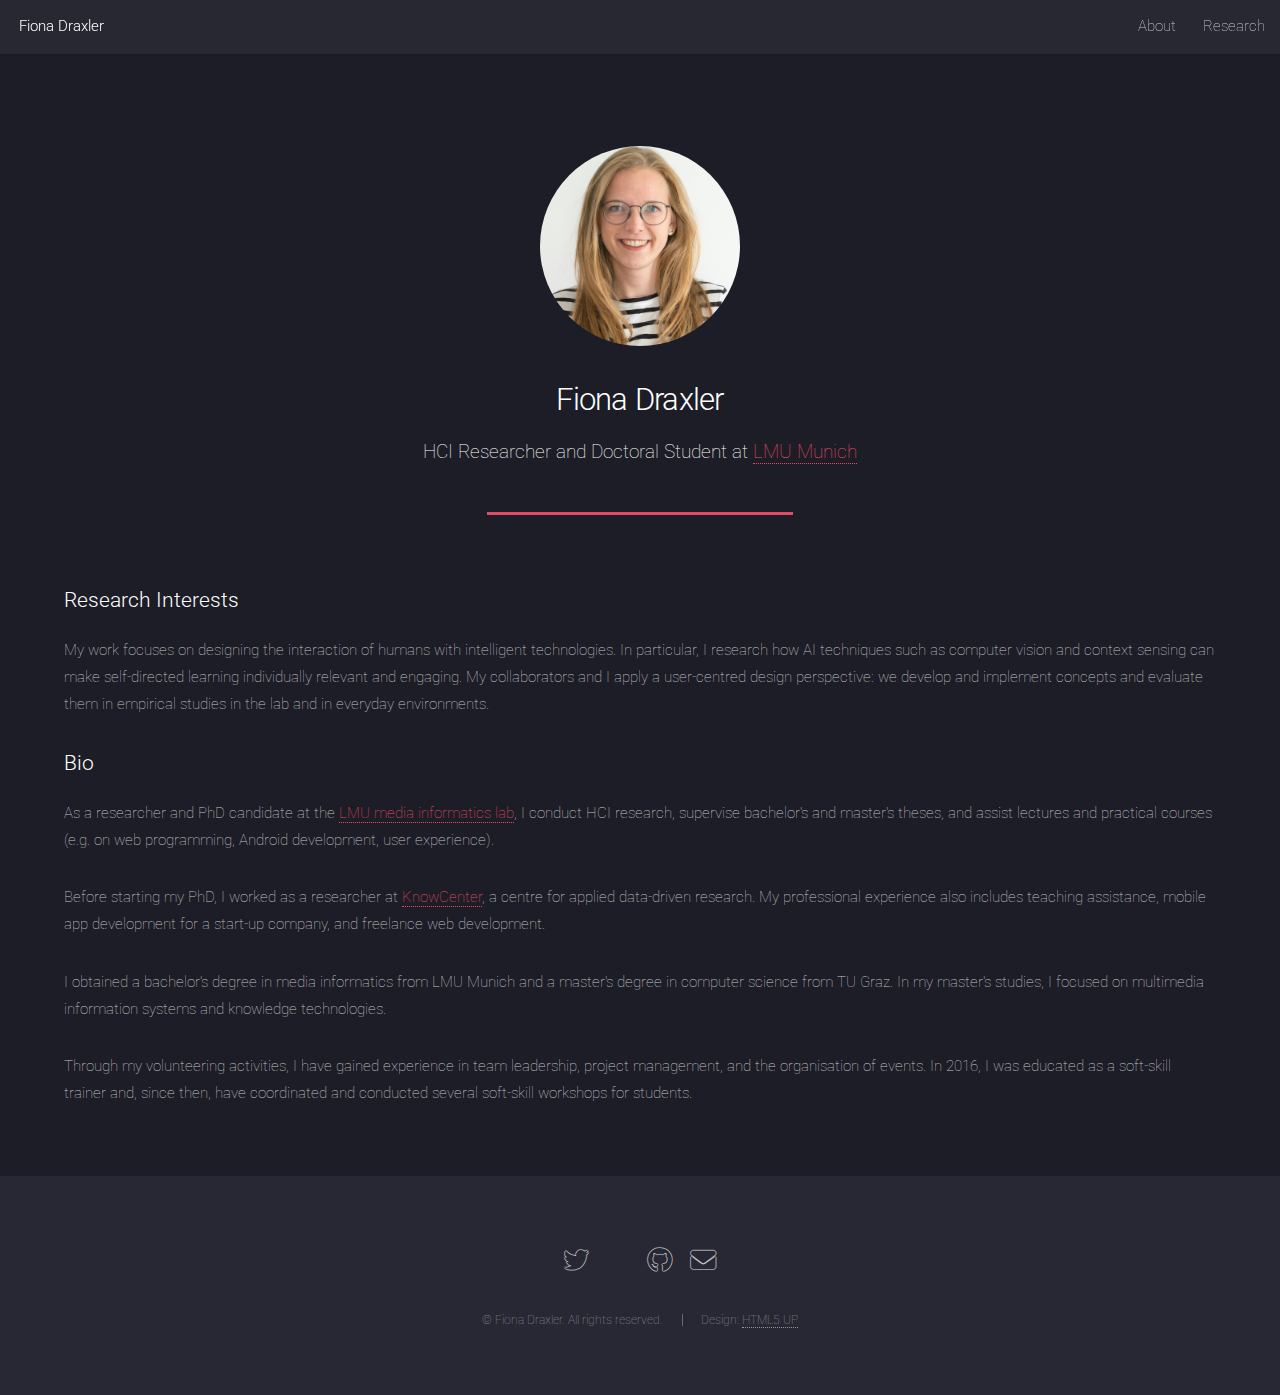
==== index.html @ 813c3edb "Added landed website" ====
<!DOCTYPE HTML>
<!--
	Landed by HTML5 UP
	html5up.net | @ajlkn
	Free for personal and commercial use under the CCA 3.0 license (html5up.net/license)
-->
<html>
	<head>
		<title>About - Fiona Draxler</title>
		<meta charset="utf-8" />
		<meta name="viewport" content="width=device-width, initial-scale=1, user-scalable=no" />
		<link rel="stylesheet" href="assets/css/main.css" />
		<link rel="stylesheet" href="assets/css/fiona.css" />
		<noscript><link rel="stylesheet" href="assets/css/noscript.css" /></noscript>
	</head>
	<body class="is-preload">
		<div id="page-wrapper">

			<!-- Header -->
				<header id="header">
					<h1 id="logo"><a href="#">Fiona Draxler</a></h1>
					<nav id="nav">
						<ul>
							<li><a href="index.html">About</a></li>
							<li><a href="research.html">Research</a></li>
						</ul>
					</nav>
				</header>

			<!-- Main -->
				<div id="main" class="wrapper style1">
					<div class="container">
						<header class="major">
							<p class="center-box"><div><img class="profile-image" src="images/fiona_draxler_portrait.jpg" alt="portrait of Fiona Draxler" width="200px" height="200px" /></div></p>
							<h2>Fiona Draxler</h2>
							<p>HCI Researcher and Doctoral Student at <a href="https://www.um.informatik.uni-muenchen.de" target="_blank">LMU Munich</a></p>
						</header>

						<!-- Content -->
							<section id="content">
								
								<h3>Research Interests</h3>
								<p>My work focuses on designing the interaction of humans with intelligent technologies. In particular, I research how AI techniques such as computer vision and context sensing can make self-directed learning individually relevant and engaging. My collaborators and I apply a user-centred design perspective: we develop and implement concepts and evaluate them in empirical studies in the lab and in everyday environments.</p>
								
								<h3>Bio</h3>
								<p>As a researcher and PhD candidate at the <a href="https://www.um.informatik.uni-muenchen.de" target="_blank">LMU media informatics lab</a>, I conduct HCI research, supervise bachelor's and master's theses, and assist lectures and practical courses (e.g. on web programming, Android development, user experience).</p>
								<p>Before starting my PhD, I worked as a researcher at <a href="https://www.know-center.tugraz.at/" target="_blank">KnowCenter</a>, a centre for applied data-driven research. My professional experience also includes teaching assistance, mobile app development for a start-up company, and freelance web development.</p>
								<p>I obtained a bachelor's degree in media informatics from LMU Munich and a master's degree in computer science from TU Graz. In my master's studies, I focused on multimedia information systems and knowledge technologies.</p>
								<p>Through my volunteering activities, I have gained experience in team leadership, project management, and the organisation of events. In 2016, I was educated as a soft-skill trainer and, since then, have coordinated and conducted several soft-skill workshops for students.</p>

								<!-- Community involvement -->
							</section>

					</div>
				</div>

			<!-- Footer -->
				<footer id="footer">
					<ul class="icons">
						<li><a href="https://twitter.com/fionadraxler" class="icon brands alt fa-twitter"><span class="label">Twitter</span></a></li>
						<li><a href="https://scholar.google.com/citations?user=LvGdL8cAAAAJ&hl=en" class="icon brands alt"><i class="icon alt fas fa-graduation-cap"><span class="label">Google Scholar</span></i></a></li>
						<li><a href="https://github.com/fionade" class="icon brands alt fa-github"><span class="label">GitHub</span></a></li>
						<li><a href="mailto:fiona.draxler@ifi.lmu.de" class="icon solid alt fa-envelope"><span class="label">Email</span></a></li>
					</ul>
					<ul class="copyright">
						<li>&copy; Fiona Draxler. All rights reserved.</li><li>Design: <a href="http://html5up.net">HTML5 UP</a></li>
					</ul>
				</footer>

		</div>

		<!-- Scripts -->
			<script src="assets/js/jquery.min.js"></script>
			<script src="assets/js/jquery.scrolly.min.js"></script>
			<script src="assets/js/jquery.dropotron.min.js"></script>
			<script src="assets/js/jquery.scrollex.min.js"></script>
			<script src="assets/js/browser.min.js"></script>
			<script src="assets/js/breakpoints.min.js"></script>
			<script src="assets/js/util.js"></script>
			<script src="assets/js/main.js"></script>

	</body>
</html>
---- assets/css/main.css ----
@import url("fontawesome-all.min.css");
@import url("https://fonts.googleapis.com/css?family=Roboto:100,300,100italic,300italic");

/*
	Landed by HTML5 UP
	html5up.net | @ajlkn
	Free for personal and commercial use under the CCA 3.0 license (html5up.net/license)
*/

html, body, div, span, applet, object,
iframe, h1, h2, h3, h4, h5, h6, p, blockquote,
pre, a, abbr, acronym, address, big, cite,
code, del, dfn, em, img, ins, kbd, q, s, samp,
small, strike, strong, sub, sup, tt, var, b,
u, i, center, dl, dt, dd, ol, ul, li, fieldset,
form, label, legend, table, caption, tbody,
tfoot, thead, tr, th, td, article, aside,
canvas, details, embed, figure, figcaption,
footer, header, hgroup, menu, nav, output, ruby,
section, summary, time, mark, audio, video {
	margin: 0;
	padding: 0;
	border: 0;
	font-size: 100%;
	font: inherit;
	vertical-align: baseline;}

article, aside, details, figcaption, figure,
footer, header, hgroup, menu, nav, section {
	display: block;}

body {
	line-height: 1;
}

ol, ul {
	list-style: none;
}

blockquote, q {
	quotes: none;
}

	blockquote:before, blockquote:after, q:before, q:after {
		content: '';
		content: none;
	}

table {
	border-collapse: collapse;
	border-spacing: 0;
}

body {
	-webkit-text-size-adjust: none;
}

mark {
	background-color: transparent;
	color: inherit;
}

input::-moz-focus-inner {
	border: 0;
	padding: 0;
}

input, select, textarea {
	-moz-appearance: none;
	-webkit-appearance: none;
	-ms-appearance: none;
	appearance: none;
}

/* Basic */

	html {
		box-sizing: border-box;
	}

	*, *:before, *:after {
		box-sizing: inherit;
	}

	html, body {
		background: #1c1d26;
	}

	body.is-preload *, body.is-preload *:before, body.is-preload *:after {
		-moz-animation: none !important;
		-webkit-animation: none !important;
		-ms-animation: none !important;
		animation: none !important;
		-moz-transition: none !important;
		-webkit-transition: none !important;
		-ms-transition: none !important;
		transition: none !important;
	}

	body, input, select, textarea {
		color: rgba(255, 255, 255, 0.75);
		font-family: "Roboto", Helvetica, sans-serif;
		font-size: 15pt;
		font-weight: 100;
		line-height: 1.75em;
	}

	a {
		-moz-transition: border-color 0.2s ease-in-out, color 0.2s ease-in-out;
		-webkit-transition: border-color 0.2s ease-in-out, color 0.2s ease-in-out;
		-ms-transition: border-color 0.2s ease-in-out, color 0.2s ease-in-out;
		transition: border-color 0.2s ease-in-out, color 0.2s ease-in-out;
		border-bottom: dotted 1px;
		color: #e44c65;
		text-decoration: none;
	}

		a:hover {
			color: #e44c65 !important;
			border-bottom-color: transparent;
		}

	strong, b {
		color: #ffffff;
		font-weight: 300;
	}

	em, i {
		font-style: italic;
	}

	p {
		margin: 0 0 2em 0;
	}

	h1, h2, h3, h4, h5, h6 {
		color: #ffffff;
		font-weight: 300;
		line-height: 1em;
		margin: 0 0 1em 0;
	}

		h1 a, h2 a, h3 a, h4 a, h5 a, h6 a {
			color: inherit;
			border: 0;
		}

	h2 {
		font-size: 2em;
		line-height: 1.5em;
		letter-spacing: -0.025em;
	}

	h3 {
		font-size: 1.35em;
		line-height: 1.5em;
	}

	h4 {
		font-size: 1.1em;
		line-height: 1.5em;
	}

	h5 {
		font-size: 0.9em;
		line-height: 1.5em;
	}

	h6 {
		font-size: 0.7em;
		line-height: 1.5em;
	}

	sub {
		font-size: 0.8em;
		position: relative;
		top: 0.5em;
	}

	sup {
		font-size: 0.8em;
		position: relative;
		top: -0.5em;
	}

	hr {
		border: 0;
		border-bottom: solid 1px rgba(255, 255, 255, 0.3);
		margin: 3em 0;
	}

		hr.major {
			margin: 4em 0;
		}

	blockquote {
		border-left: solid 4px rgba(255, 255, 255, 0.3);
		font-style: italic;
		margin: 0 0 2em 0;
		padding: 0.5em 0 0.5em 2em;
	}

	code {
		background: rgba(255, 255, 255, 0.075);
		border-radius: 4px;
		font-family: "Courier New", monospace;
		font-size: 0.9em;
		margin: 0 0.25em;
		padding: 0.25em 0.65em;
	}

	pre {
		-webkit-overflow-scrolling: touch;
		font-family: "Courier New", monospace;
		font-size: 0.9em;
		margin: 0 0 2em 0;
	}

		pre code {
			display: block;
			line-height: 1.75em;
			padding: 1em 1.5em;
			overflow-x: auto;
		}

	.align-left {
		text-align: left;
	}

	.align-center {
		text-align: center;
	}

	.align-right {
		text-align: right;
	}

/* Loader */

	@-moz-keyframes spinner-show {
		0% {
			opacity: 0;
		}

		100% {
			opacity: 1;
		}
	}

	@-webkit-keyframes spinner-show {
		0% {
			opacity: 0;
		}

		100% {
			opacity: 1;
		}
	}

	@-ms-keyframes spinner-show {
		0% {
			opacity: 0;
		}

		100% {
			opacity: 1;
		}
	}

	@keyframes spinner-show {
		0% {
			opacity: 0;
		}

		100% {
			opacity: 1;
		}
	}

	@-moz-keyframes spinner-hide {
		0% {
			color: rgba(255, 255, 255, 0.15);
			z-index: 100001;
			-moz-transform: scale(1) rotate(0deg);
			-webkit-transform: scale(1) rotate(0deg);
			-ms-transform: scale(1) rotate(0deg);
			transform: scale(1) rotate(0deg);
		}

		99% {
			color: #1c1d26;
			z-index: 100001;
			-moz-transform: scale(0.5) rotate(360deg);
			-webkit-transform: scale(0.5) rotate(360deg);
			-ms-transform: scale(0.5) rotate(360deg);
			transform: scale(0.5) rotate(360deg);
		}

		100% {
			color: #1c1d26;
			z-index: -1;
			-moz-transform: scale(0.5) rotate(360deg);
			-webkit-transform: scale(0.5) rotate(360deg);
			-ms-transform: scale(0.5) rotate(360deg);
			transform: scale(0.5) rotate(360deg);
		}
	}

	@-webkit-keyframes spinner-hide {
		0% {
			color: rgba(255, 255, 255, 0.15);
			z-index: 100001;
			-moz-transform: scale(1) rotate(0deg);
			-webkit-transform: scale(1) rotate(0deg);
			-ms-transform: scale(1) rotate(0deg);
			transform: scale(1) rotate(0deg);
		}

		99% {
			color: #1c1d26;
			z-index: 100001;
			-moz-transform: scale(0.5) rotate(360deg);
			-webkit-transform: scale(0.5) rotate(360deg);
			-ms-transform: scale(0.5) rotate(360deg);
			transform: scale(0.5) rotate(360deg);
		}

		100% {
			color: #1c1d26;
			z-index: -1;
			-moz-transform: scale(0.5) rotate(360deg);
			-webkit-transform: scale(0.5) rotate(360deg);
			-ms-transform: scale(0.5) rotate(360deg);
			transform: scale(0.5) rotate(360deg);
		}
	}

	@-ms-keyframes spinner-hide {
		0% {
			color: rgba(255, 255, 255, 0.15);
			z-index: 100001;
			-moz-transform: scale(1) rotate(0deg);
			-webkit-transform: scale(1) rotate(0deg);
			-ms-transform: scale(1) rotate(0deg);
			transform: scale(1) rotate(0deg);
		}

		99% {
			color: #1c1d26;
			z-index: 100001;
			-moz-transform: scale(0.5) rotate(360deg);
			-webkit-transform: scale(0.5) rotate(360deg);
			-ms-transform: scale(0.5) rotate(360deg);
			transform: scale(0.5) rotate(360deg);
		}

		100% {
			color: #1c1d26;
			z-index: -1;
			-moz-transform: scale(0.5) rotate(360deg);
			-webkit-transform: scale(0.5) rotate(360deg);
			-ms-transform: scale(0.5) rotate(360deg);
			transform: scale(0.5) rotate(360deg);
		}
	}

	@keyframes spinner-hide {
		0% {
			color: rgba(255, 255, 255, 0.15);
			z-index: 100001;
			-moz-transform: scale(1) rotate(0deg);
			-webkit-transform: scale(1) rotate(0deg);
			-ms-transform: scale(1) rotate(0deg);
			transform: scale(1) rotate(0deg);
		}

		99% {
			color: #1c1d26;
			z-index: 100001;
			-moz-transform: scale(0.5) rotate(360deg);
			-webkit-transform: scale(0.5) rotate(360deg);
			-ms-transform: scale(0.5) rotate(360deg);
			transform: scale(0.5) rotate(360deg);
		}

		100% {
			color: #1c1d26;
			z-index: -1;
			-moz-transform: scale(0.5) rotate(360deg);
			-webkit-transform: scale(0.5) rotate(360deg);
			-ms-transform: scale(0.5) rotate(360deg);
			transform: scale(0.5) rotate(360deg);
		}
	}

	@-moz-keyframes spinner-rotate {
		0% {
			-moz-transform: scale(1) rotate(0deg);
			-webkit-transform: scale(1) rotate(0deg);
			-ms-transform: scale(1) rotate(0deg);
			transform: scale(1) rotate(0deg);
		}

		100% {
			-moz-transform: scale(1) rotate(360deg);
			-webkit-transform: scale(1) rotate(360deg);
			-ms-transform: scale(1) rotate(360deg);
			transform: scale(1) rotate(360deg);
		}
	}

	@-webkit-keyframes spinner-rotate {
		0% {
			-moz-transform: scale(1) rotate(0deg);
			-webkit-transform: scale(1) rotate(0deg);
			-ms-transform: scale(1) rotate(0deg);
			transform: scale(1) rotate(0deg);
		}

		100% {
			-moz-transform: scale(1) rotate(360deg);
			-webkit-transform: scale(1) rotate(360deg);
			-ms-transform: scale(1) rotate(360deg);
			transform: scale(1) rotate(360deg);
		}
	}

	@-ms-keyframes spinner-rotate {
		0% {
			-moz-transform: scale(1) rotate(0deg);
			-webkit-transform: scale(1) rotate(0deg);
			-ms-transform: scale(1) rotate(0deg);
			transform: scale(1) rotate(0deg);
		}

		100% {
			-moz-transform: scale(1) rotate(360deg);
			-webkit-transform: scale(1) rotate(360deg);
			-ms-transform: scale(1) rotate(360deg);
			transform: scale(1) rotate(360deg);
		}
	}

	@keyframes spinner-rotate {
		0% {
			-moz-transform: scale(1) rotate(0deg);
			-webkit-transform: scale(1) rotate(0deg);
			-ms-transform: scale(1) rotate(0deg);
			transform: scale(1) rotate(0deg);
		}

		100% {
			-moz-transform: scale(1) rotate(360deg);
			-webkit-transform: scale(1) rotate(360deg);
			-ms-transform: scale(1) rotate(360deg);
			transform: scale(1) rotate(360deg);
		}
	}

	@-moz-keyframes overlay-hide {
		0% {
			opacity: 1;
			z-index: 100000;
		}

		15% {
			opacity: 1;
			z-index: 100000;
		}

		99% {
			opacity: 0;
			z-index: 100000;
		}

		100% {
			opacity: 0;
			z-index: -1;
		}
	}

	@-webkit-keyframes overlay-hide {
		0% {
			opacity: 1;
			z-index: 100000;
		}

		15% {
			opacity: 1;
			z-index: 100000;
		}

		99% {
			opacity: 0;
			z-index: 100000;
		}

		100% {
			opacity: 0;
			z-index: -1;
		}
	}

	@-ms-keyframes overlay-hide {
		0% {
			opacity: 1;
			z-index: 100000;
		}

		15% {
			opacity: 1;
			z-index: 100000;
		}

		99% {
			opacity: 0;
			z-index: 100000;
		}

		100% {
			opacity: 0;
			z-index: -1;
		}
	}

	@keyframes overlay-hide {
		0% {
			opacity: 1;
			z-index: 100000;
		}

		15% {
			opacity: 1;
			z-index: 100000;
		}

		99% {
			opacity: 0;
			z-index: 100000;
		}

		100% {
			opacity: 0;
			z-index: -1;
		}
	}

	body.landing {
		text-decoration: none;
	}

		body.landing:before {
			-moz-osx-font-smoothing: grayscale;
			-webkit-font-smoothing: antialiased;
			display: inline-block;
			font-style: normal;
			font-variant: normal;
			text-rendering: auto;
			line-height: 1;
			text-transform: none !important;
			font-family: 'Font Awesome 5 Free';
			font-weight: 900;
		}

		body.landing:before {
			-moz-animation: spinner-show 1.5s 1 0.25s ease forwards, spinner-hide 0.25s ease-in-out forwards !important;
			-webkit-animation: spinner-show 1.5s 1 0.25s ease forwards, spinner-hide 0.25s ease-in-out forwards !important;
			-ms-animation: spinner-show 1.5s 1 0.25s ease forwards, spinner-hide 0.25s ease-in-out forwards !important;
			animation: spinner-show 1.5s 1 0.25s ease forwards, spinner-hide 0.25s ease-in-out forwards !important;
			-moz-transform-origin: 50% 50%;
			-webkit-transform-origin: 50% 50%;
			-ms-transform-origin: 50% 50%;
			transform-origin: 50% 50%;
			color: rgba(255, 255, 255, 0.15);
			content: '\f1ce';
			cursor: default;
			display: block;
			font-size: 2em;
			height: 2em;
			left: 50%;
			line-height: 2em;
			margin: -1em 0 0 -1em;
			opacity: 0;
			position: fixed;
			text-align: center;
			top: 50%;
			width: 2em;
			z-index: -1;
		}

		body.landing:after {
			-moz-animation: overlay-hide 1.5s ease-in forwards !important;
			-webkit-animation: overlay-hide 1.5s ease-in forwards !important;
			-ms-animation: overlay-hide 1.5s ease-in forwards !important;
			animation: overlay-hide 1.5s ease-in forwards !important;
			background: #1c1d26;
			content: '';
			display: block;
			height: 100%;
			left: 0;
			opacity: 0;
			position: fixed;
			top: 0;
			width: 100%;
			z-index: -1;
		}

		body.landing.is-preload:before {
			-moz-animation: spinner-show 1.5s 1 0.25s ease forwards, spinner-rotate 0.75s infinite linear !important;
			-webkit-animation: spinner-show 1.5s 1 0.25s ease forwards, spinner-rotate 0.75s infinite linear !important;
			-ms-animation: spinner-show 1.5s 1 0.25s ease forwards, spinner-rotate 0.75s infinite linear !important;
			animation: spinner-show 1.5s 1 0.25s ease forwards, spinner-rotate 0.75s infinite linear !important;
			z-index: 100001;
		}

		body.landing.is-preload:after {
			-moz-animation: none !important;
			-webkit-animation: none !important;
			-ms-animation: none !important;
			animation: none !important;
			opacity: 1;
			z-index: 100000;
		}

	@media (-webkit-min-device-pixel-ratio: 2) {

		body.landing:before {
			line-height: 2.025em;
		}

	}

/* Container */

	.container {
		margin: 0 auto;
		max-width: calc(100% - 4em);
		width: 70em;
	}

		.container.xsmall {
			width: 17.5em;
		}

		.container.small {
			width: 35em;
		}

		.container.medium {
			width: 52.5em;
		}

		.container.large {
			width: 87.5em;
		}

		.container.xlarge {
			width: 105em;
		}

		.container.max {
			width: 100%;
		}

		@media screen and (max-width: 1280px) {

			.container {
				width: 90%;
				max-width: 100%;
			}

		}

		@media screen and (max-width: 980px) {

			.container {
				width: 100% !important;
			}

		}

/* Row */

	.row {
		display: flex;
		flex-wrap: wrap;
		box-sizing: border-box;
		align-items: stretch;
	}

		.row > * {
			box-sizing: border-box;
		}

		.row.gtr-uniform > * > :last-child {
			margin-bottom: 0;
		}

		.row.aln-left {
			justify-content: flex-start;
		}

		.row.aln-center {
			justify-content: center;
		}

		.row.aln-right {
			justify-content: flex-end;
		}

		.row.aln-top {
			align-items: flex-start;
		}

		.row.aln-middle {
			align-items: center;
		}

		.row.aln-bottom {
			align-items: flex-end;
		}

		.row > .imp {
			order: -1;
		}

		.row > .col-1 {
			width: 8.33333%;
		}

		.row > .off-1 {
			margin-left: 8.33333%;
		}

		.row > .col-2 {
			width: 16.66667%;
		}

		.row > .off-2 {
			margin-left: 16.66667%;
		}

		.row > .col-3 {
			width: 25%;
		}

		.row > .off-3 {
			margin-left: 25%;
		}

		.row > .col-4 {
			width: 33.33333%;
		}

		.row > .off-4 {
			margin-left: 33.33333%;
		}

		.row > .col-5 {
			width: 41.66667%;
		}

		.row > .off-5 {
			margin-left: 41.66667%;
		}

		.row > .col-6 {
			width: 50%;
		}

		.row > .off-6 {
			margin-left: 50%;
		}

		.row > .col-7 {
			width: 58.33333%;
		}

		.row > .off-7 {
			margin-left: 58.33333%;
		}

		.row > .col-8 {
			width: 66.66667%;
		}

		.row > .off-8 {
			margin-left: 66.66667%;
		}

		.row > .col-9 {
			width: 75%;
		}

		.row > .off-9 {
			margin-left: 75%;
		}

		.row > .col-10 {
			width: 83.33333%;
		}

		.row > .off-10 {
			margin-left: 83.33333%;
		}

		.row > .col-11 {
			width: 91.66667%;
		}

		.row > .off-11 {
			margin-left: 91.66667%;
		}

		.row > .col-12 {
			width: 100%;
		}

		.row > .off-12 {
			margin-left: 100%;
		}

		.row.gtr-0 {
			margin-top: 0;
			margin-left: 0em;
		}

			.row.gtr-0 > * {
				padding: 0 0 0 0em;
			}

			.row.gtr-0.gtr-uniform {
				margin-top: 0em;
			}

				.row.gtr-0.gtr-uniform > * {
					padding-top: 0em;
				}

		.row.gtr-25 {
			margin-top: 0;
			margin-left: -0.625em;
		}

			.row.gtr-25 > * {
				padding: 0 0 0 0.625em;
			}

			.row.gtr-25.gtr-uniform {
				margin-top: -0.625em;
			}

				.row.gtr-25.gtr-uniform > * {
					padding-top: 0.625em;
				}

		.row.gtr-50 {
			margin-top: 0;
			margin-left: -1.25em;
		}

			.row.gtr-50 > * {
				padding: 0 0 0 1.25em;
			}

			.row.gtr-50.gtr-uniform {
				margin-top: -1.25em;
			}

				.row.gtr-50.gtr-uniform > * {
					padding-top: 1.25em;
				}

		.row {
			margin-top: 0;
			margin-left: -2.5em;
		}

			.row > * {
				padding: 0 0 0 2.5em;
			}

			.row.gtr-uniform {
				margin-top: -2.5em;
			}

				.row.gtr-uniform > * {
					padding-top: 2.5em;
				}

		.row.gtr-150 {
			margin-top: 0;
			margin-left: -3.75em;
		}

			.row.gtr-150 > * {
				padding: 0 0 0 3.75em;
			}

			.row.gtr-150.gtr-uniform {
				margin-top: -3.75em;
			}

				.row.gtr-150.gtr-uniform > * {
					padding-top: 3.75em;
				}

		.row.gtr-200 {
			margin-top: 0;
			margin-left: -5em;
		}

			.row.gtr-200 > * {
				padding: 0 0 0 5em;
			}

			.row.gtr-200.gtr-uniform {
				margin-top: -5em;
			}

				.row.gtr-200.gtr-uniform > * {
					padding-top: 5em;
				}

		@media screen and (max-width: 1680px) {

			.row {
				display: flex;
				flex-wrap: wrap;
				box-sizing: border-box;
				align-items: stretch;
			}

				.row > * {
					box-sizing: border-box;
				}

				.row.gtr-uniform > * > :last-child {
					margin-bottom: 0;
				}

				.row.aln-left {
					justify-content: flex-start;
				}

				.row.aln-center {
					justify-content: center;
				}

				.row.aln-right {
					justify-content: flex-end;
				}

				.row.aln-top {
					align-items: flex-start;
				}

				.row.aln-middle {
					align-items: center;
				}

				.row.aln-bottom {
					align-items: flex-end;
				}

				.row > .imp-xlarge {
					order: -1;
				}

				.row > .col-1-xlarge {
					width: 8.33333%;
				}

				.row > .off-1-xlarge {
					margin-left: 8.33333%;
				}

				.row > .col-2-xlarge {
					width: 16.66667%;
				}

				.row > .off-2-xlarge {
					margin-left: 16.66667%;
				}

				.row > .col-3-xlarge {
					width: 25%;
				}

				.row > .off-3-xlarge {
					margin-left: 25%;
				}

				.row > .col-4-xlarge {
					width: 33.33333%;
				}

				.row > .off-4-xlarge {
					margin-left: 33.33333%;
				}

				.row > .col-5-xlarge {
					width: 41.66667%;
				}

				.row > .off-5-xlarge {
					margin-left: 41.66667%;
				}

				.row > .col-6-xlarge {
					width: 50%;
				}

				.row > .off-6-xlarge {
					margin-left: 50%;
				}

				.row > .col-7-xlarge {
					width: 58.33333%;
				}

				.row > .off-7-xlarge {
					margin-left: 58.33333%;
				}

				.row > .col-8-xlarge {
					width: 66.66667%;
				}

				.row > .off-8-xlarge {
					margin-left: 66.66667%;
				}

				.row > .col-9-xlarge {
					width: 75%;
				}

				.row > .off-9-xlarge {
					margin-left: 75%;
				}

				.row > .col-10-xlarge {
					width: 83.33333%;
				}

				.row > .off-10-xlarge {
					margin-left: 83.33333%;
				}

				.row > .col-11-xlarge {
					width: 91.66667%;
				}

				.row > .off-11-xlarge {
					margin-left: 91.66667%;
				}

				.row > .col-12-xlarge {
					width: 100%;
				}

				.row > .off-12-xlarge {
					margin-left: 100%;
				}

				.row.gtr-0 {
					margin-top: 0;
					margin-left: 0em;
				}

					.row.gtr-0 > * {
						padding: 0 0 0 0em;
					}

					.row.gtr-0.gtr-uniform {
						margin-top: 0em;
					}

						.row.gtr-0.gtr-uniform > * {
							padding-top: 0em;
						}

				.row.gtr-25 {
					margin-top: 0;
					margin-left: -0.625em;
				}

					.row.gtr-25 > * {
						padding: 0 0 0 0.625em;
					}

					.row.gtr-25.gtr-uniform {
						margin-top: -0.625em;
					}

						.row.gtr-25.gtr-uniform > * {
							padding-top: 0.625em;
						}

				.row.gtr-50 {
					margin-top: 0;
					margin-left: -1.25em;
				}

					.row.gtr-50 > * {
						padding: 0 0 0 1.25em;
					}

					.row.gtr-50.gtr-uniform {
						margin-top: -1.25em;
					}

						.row.gtr-50.gtr-uniform > * {
							padding-top: 1.25em;
						}

				.row {
					margin-top: 0;
					margin-left: -2.5em;
				}

					.row > * {
						padding: 0 0 0 2.5em;
					}

					.row.gtr-uniform {
						margin-top: -2.5em;
					}

						.row.gtr-uniform > * {
							padding-top: 2.5em;
						}

				.row.gtr-150 {
					margin-top: 0;
					margin-left: -3.75em;
				}

					.row.gtr-150 > * {
						padding: 0 0 0 3.75em;
					}

					.row.gtr-150.gtr-uniform {
						margin-top: -3.75em;
					}

						.row.gtr-150.gtr-uniform > * {
							padding-top: 3.75em;
						}

				.row.gtr-200 {
					margin-top: 0;
					margin-left: -5em;
				}

					.row.gtr-200 > * {
						padding: 0 0 0 5em;
					}

					.row.gtr-200.gtr-uniform {
						margin-top: -5em;
					}

						.row.gtr-200.gtr-uniform > * {
							padding-top: 5em;
						}

		}

		@media screen and (max-width: 1280px) {

			.row {
				display: flex;
				flex-wrap: wrap;
				box-sizing: border-box;
				align-items: stretch;
			}

				.row > * {
					box-sizing: border-box;
				}

				.row.gtr-uniform > * > :last-child {
					margin-bottom: 0;
				}

				.row.aln-left {
					justify-content: flex-start;
				}

				.row.aln-center {
					justify-content: center;
				}

				.row.aln-right {
					justify-content: flex-end;
				}

				.row.aln-top {
					align-items: flex-start;
				}

				.row.aln-middle {
					align-items: center;
				}

				.row.aln-bottom {
					align-items: flex-end;
				}

				.row > .imp-large {
					order: -1;
				}

				.row > .col-1-large {
					width: 8.33333%;
				}

				.row > .off-1-large {
					margin-left: 8.33333%;
				}

				.row > .col-2-large {
					width: 16.66667%;
				}

				.row > .off-2-large {
					margin-left: 16.66667%;
				}

				.row > .col-3-large {
					width: 25%;
				}

				.row > .off-3-large {
					margin-left: 25%;
				}

				.row > .col-4-large {
					width: 33.33333%;
				}

				.row > .off-4-large {
					margin-left: 33.33333%;
				}

				.row > .col-5-large {
					width: 41.66667%;
				}

				.row > .off-5-large {
					margin-left: 41.66667%;
				}

				.row > .col-6-large {
					width: 50%;
				}

				.row > .off-6-large {
					margin-left: 50%;
				}

				.row > .col-7-large {
					width: 58.33333%;
				}

				.row > .off-7-large {
					margin-left: 58.33333%;
				}

				.row > .col-8-large {
					width: 66.66667%;
				}

				.row > .off-8-large {
					margin-left: 66.66667%;
				}

				.row > .col-9-large {
					width: 75%;
				}

				.row > .off-9-large {
					margin-left: 75%;
				}

				.row > .col-10-large {
					width: 83.33333%;
				}

				.row > .off-10-large {
					margin-left: 83.33333%;
				}

				.row > .col-11-large {
					width: 91.66667%;
				}

				.row > .off-11-large {
					margin-left: 91.66667%;
				}

				.row > .col-12-large {
					width: 100%;
				}

				.row > .off-12-large {
					margin-left: 100%;
				}

				.row.gtr-0 {
					margin-top: 0;
					margin-left: 0em;
				}

					.row.gtr-0 > * {
						padding: 0 0 0 0em;
					}

					.row.gtr-0.gtr-uniform {
						margin-top: 0em;
					}

						.row.gtr-0.gtr-uniform > * {
							padding-top: 0em;
						}

				.row.gtr-25 {
					margin-top: 0;
					margin-left: -0.625em;
				}

					.row.gtr-25 > * {
						padding: 0 0 0 0.625em;
					}

					.row.gtr-25.gtr-uniform {
						margin-top: -0.625em;
					}

						.row.gtr-25.gtr-uniform > * {
							padding-top: 0.625em;
						}

				.row.gtr-50 {
					margin-top: 0;
					margin-left: -1.25em;
				}

					.row.gtr-50 > * {
						padding: 0 0 0 1.25em;
					}

					.row.gtr-50.gtr-uniform {
						margin-top: -1.25em;
					}

						.row.gtr-50.gtr-uniform > * {
							padding-top: 1.25em;
						}

				.row {
					margin-top: 0;
					margin-left: -2.5em;
				}

					.row > * {
						padding: 0 0 0 2.5em;
					}

					.row.gtr-uniform {
						margin-top: -2.5em;
					}

						.row.gtr-uniform > * {
							padding-top: 2.5em;
						}

				.row.gtr-150 {
					margin-top: 0;
					margin-left: -3.75em;
				}

					.row.gtr-150 > * {
						padding: 0 0 0 3.75em;
					}

					.row.gtr-150.gtr-uniform {
						margin-top: -3.75em;
					}

						.row.gtr-150.gtr-uniform > * {
							padding-top: 3.75em;
						}

				.row.gtr-200 {
					margin-top: 0;
					margin-left: -5em;
				}

					.row.gtr-200 > * {
						padding: 0 0 0 5em;
					}

					.row.gtr-200.gtr-uniform {
						margin-top: -5em;
					}

						.row.gtr-200.gtr-uniform > * {
							padding-top: 5em;
						}

		}

		@media screen and (max-width: 980px) {

			.row {
				display: flex;
				flex-wrap: wrap;
				box-sizing: border-box;
				align-items: stretch;
			}

				.row > * {
					box-sizing: border-box;
				}

				.row.gtr-uniform > * > :last-child {
					margin-bottom: 0;
				}

				.row.aln-left {
					justify-content: flex-start;
				}

				.row.aln-center {
					justify-content: center;
				}

				.row.aln-right {
					justify-content: flex-end;
				}

				.row.aln-top {
					align-items: flex-start;
				}

				.row.aln-middle {
					align-items: center;
				}

				.row.aln-bottom {
					align-items: flex-end;
				}

				.row > .imp-medium {
					order: -1;
				}

				.row > .col-1-medium {
					width: 8.33333%;
				}

				.row > .off-1-medium {
					margin-left: 8.33333%;
				}

				.row > .col-2-medium {
					width: 16.66667%;
				}

				.row > .off-2-medium {
					margin-left: 16.66667%;
				}

				.row > .col-3-medium {
					width: 25%;
				}

				.row > .off-3-medium {
					margin-left: 25%;
				}

				.row > .col-4-medium {
					width: 33.33333%;
				}

				.row > .off-4-medium {
					margin-left: 33.33333%;
				}

				.row > .col-5-medium {
					width: 41.66667%;
				}

				.row > .off-5-medium {
					margin-left: 41.66667%;
				}

				.row > .col-6-medium {
					width: 50%;
				}

				.row > .off-6-medium {
					margin-left: 50%;
				}

				.row > .col-7-medium {
					width: 58.33333%;
				}

				.row > .off-7-medium {
					margin-left: 58.33333%;
				}

				.row > .col-8-medium {
					width: 66.66667%;
				}

				.row > .off-8-medium {
					margin-left: 66.66667%;
				}

				.row > .col-9-medium {
					width: 75%;
				}

				.row > .off-9-medium {
					margin-left: 75%;
				}

				.row > .col-10-medium {
					width: 83.33333%;
				}

				.row > .off-10-medium {
					margin-left: 83.33333%;
				}

				.row > .col-11-medium {
					width: 91.66667%;
				}

				.row > .off-11-medium {
					margin-left: 91.66667%;
				}

				.row > .col-12-medium {
					width: 100%;
				}

				.row > .off-12-medium {
					margin-left: 100%;
				}

				.row.gtr-0 {
					margin-top: 0;
					margin-left: 0em;
				}

					.row.gtr-0 > * {
						padding: 0 0 0 0em;
					}

					.row.gtr-0.gtr-uniform {
						margin-top: 0em;
					}

						.row.gtr-0.gtr-uniform > * {
							padding-top: 0em;
						}

				.row.gtr-25 {
					margin-top: 0;
					margin-left: -0.625em;
				}

					.row.gtr-25 > * {
						padding: 0 0 0 0.625em;
					}

					.row.gtr-25.gtr-uniform {
						margin-top: -0.625em;
					}

						.row.gtr-25.gtr-uniform > * {
							padding-top: 0.625em;
						}

				.row.gtr-50 {
					margin-top: 0;
					margin-left: -1.25em;
				}

					.row.gtr-50 > * {
						padding: 0 0 0 1.25em;
					}

					.row.gtr-50.gtr-uniform {
						margin-top: -1.25em;
					}

						.row.gtr-50.gtr-uniform > * {
							padding-top: 1.25em;
						}

				.row {
					margin-top: 0;
					margin-left: -2.5em;
				}

					.row > * {
						padding: 0 0 0 2.5em;
					}

					.row.gtr-uniform {
						margin-top: -2.5em;
					}

						.row.gtr-uniform > * {
							padding-top: 2.5em;
						}

				.row.gtr-150 {
					margin-top: 0;
					margin-left: -3.75em;
				}

					.row.gtr-150 > * {
						padding: 0 0 0 3.75em;
					}

					.row.gtr-150.gtr-uniform {
						margin-top: -3.75em;
					}

						.row.gtr-150.gtr-uniform > * {
							padding-top: 3.75em;
						}

				.row.gtr-200 {
					margin-top: 0;
					margin-left: -5em;
				}

					.row.gtr-200 > * {
						padding: 0 0 0 5em;
					}

					.row.gtr-200.gtr-uniform {
						margin-top: -5em;
					}

						.row.gtr-200.gtr-uniform > * {
							padding-top: 5em;
						}

		}

		@media screen and (max-width: 736px) {

			.row {
				display: flex;
				flex-wrap: wrap;
				box-sizing: border-box;
				align-items: stretch;
			}

				.row > * {
					box-sizing: border-box;
				}

				.row.gtr-uniform > * > :last-child {
					margin-bottom: 0;
				}

				.row.aln-left {
					justify-content: flex-start;
				}

				.row.aln-center {
					justify-content: center;
				}

				.row.aln-right {
					justify-content: flex-end;
				}

				.row.aln-top {
					align-items: flex-start;
				}

				.row.aln-middle {
					align-items: center;
				}

				.row.aln-bottom {
					align-items: flex-end;
				}

				.row > .imp-small {
					order: -1;
				}

				.row > .col-1-small {
					width: 8.33333%;
				}

				.row > .off-1-small {
					margin-left: 8.33333%;
				}

				.row > .col-2-small {
					width: 16.66667%;
				}

				.row > .off-2-small {
					margin-left: 16.66667%;
				}

				.row > .col-3-small {
					width: 25%;
				}

				.row > .off-3-small {
					margin-left: 25%;
				}

				.row > .col-4-small {
					width: 33.33333%;
				}

				.row > .off-4-small {
					margin-left: 33.33333%;
				}

				.row > .col-5-small {
					width: 41.66667%;
				}

				.row > .off-5-small {
					margin-left: 41.66667%;
				}

				.row > .col-6-small {
					width: 50%;
				}

				.row > .off-6-small {
					margin-left: 50%;
				}

				.row > .col-7-small {
					width: 58.33333%;
				}

				.row > .off-7-small {
					margin-left: 58.33333%;
				}

				.row > .col-8-small {
					width: 66.66667%;
				}

				.row > .off-8-small {
					margin-left: 66.66667%;
				}

				.row > .col-9-small {
					width: 75%;
				}

				.row > .off-9-small {
					margin-left: 75%;
				}

				.row > .col-10-small {
					width: 83.33333%;
				}

				.row > .off-10-small {
					margin-left: 83.33333%;
				}

				.row > .col-11-small {
					width: 91.66667%;
				}

				.row > .off-11-small {
					margin-left: 91.66667%;
				}

				.row > .col-12-small {
					width: 100%;
				}

				.row > .off-12-small {
					margin-left: 100%;
				}

				.row.gtr-0 {
					margin-top: 0;
					margin-left: 0em;
				}

					.row.gtr-0 > * {
						padding: 0 0 0 0em;
					}

					.row.gtr-0.gtr-uniform {
						margin-top: 0em;
					}

						.row.gtr-0.gtr-uniform > * {
							padding-top: 0em;
						}

				.row.gtr-25 {
					margin-top: 0;
					margin-left: -0.625em;
				}

					.row.gtr-25 > * {
						padding: 0 0 0 0.625em;
					}

					.row.gtr-25.gtr-uniform {
						margin-top: -0.625em;
					}

						.row.gtr-25.gtr-uniform > * {
							padding-top: 0.625em;
						}

				.row.gtr-50 {
					margin-top: 0;
					margin-left: -1.25em;
				}

					.row.gtr-50 > * {
						padding: 0 0 0 1.25em;
					}

					.row.gtr-50.gtr-uniform {
						margin-top: -1.25em;
					}

						.row.gtr-50.gtr-uniform > * {
							padding-top: 1.25em;
						}

				.row {
					margin-top: 0;
					margin-left: -2.5em;
				}

					.row > * {
						padding: 0 0 0 2.5em;
					}

					.row.gtr-uniform {
						margin-top: -2.5em;
					}

						.row.gtr-uniform > * {
							padding-top: 2.5em;
						}

				.row.gtr-150 {
					margin-top: 0;
					margin-left: -3.75em;
				}

					.row.gtr-150 > * {
						padding: 0 0 0 3.75em;
					}

					.row.gtr-150.gtr-uniform {
						margin-top: -3.75em;
					}

						.row.gtr-150.gtr-uniform > * {
							padding-top: 3.75em;
						}

				.row.gtr-200 {
					margin-top: 0;
					margin-left: -5em;
				}

					.row.gtr-200 > * {
						padding: 0 0 0 5em;
					}

					.row.gtr-200.gtr-uniform {
						margin-top: -5em;
					}

						.row.gtr-200.gtr-uniform > * {
							padding-top: 5em;
						}

		}

		@media screen and (max-width: 480px) {

			.row {
				display: flex;
				flex-wrap: wrap;
				box-sizing: border-box;
				align-items: stretch;
			}

				.row > * {
					box-sizing: border-box;
				}

				.row.gtr-uniform > * > :last-child {
					margin-bottom: 0;
				}

				.row.aln-left {
					justify-content: flex-start;
				}

				.row.aln-center {
					justify-content: center;
				}

				.row.aln-right {
					justify-content: flex-end;
				}

				.row.aln-top {
					align-items: flex-start;
				}

				.row.aln-middle {
					align-items: center;
				}

				.row.aln-bottom {
					align-items: flex-end;
				}

				.row > .imp-xsmall {
					order: -1;
				}

				.row > .col-1-xsmall {
					width: 8.33333%;
				}

				.row > .off-1-xsmall {
					margin-left: 8.33333%;
				}

				.row > .col-2-xsmall {
					width: 16.66667%;
				}

				.row > .off-2-xsmall {
					margin-left: 16.66667%;
				}

				.row > .col-3-xsmall {
					width: 25%;
				}

				.row > .off-3-xsmall {
					margin-left: 25%;
				}

				.row > .col-4-xsmall {
					width: 33.33333%;
				}

				.row > .off-4-xsmall {
					margin-left: 33.33333%;
				}

				.row > .col-5-xsmall {
					width: 41.66667%;
				}

				.row > .off-5-xsmall {
					margin-left: 41.66667%;
				}

				.row > .col-6-xsmall {
					width: 50%;
				}

				.row > .off-6-xsmall {
					margin-left: 50%;
				}

				.row > .col-7-xsmall {
					width: 58.33333%;
				}

				.row > .off-7-xsmall {
					margin-left: 58.33333%;
				}

				.row > .col-8-xsmall {
					width: 66.66667%;
				}

				.row > .off-8-xsmall {
					margin-left: 66.66667%;
				}

				.row > .col-9-xsmall {
					width: 75%;
				}

				.row > .off-9-xsmall {
					margin-left: 75%;
				}

				.row > .col-10-xsmall {
					width: 83.33333%;
				}

				.row > .off-10-xsmall {
					margin-left: 83.33333%;
				}

				.row > .col-11-xsmall {
					width: 91.66667%;
				}

				.row > .off-11-xsmall {
					margin-left: 91.66667%;
				}

				.row > .col-12-xsmall {
					width: 100%;
				}

				.row > .off-12-xsmall {
					margin-left: 100%;
				}

				.row.gtr-0 {
					margin-top: 0;
					margin-left: 0em;
				}

					.row.gtr-0 > * {
						padding: 0 0 0 0em;
					}

					.row.gtr-0.gtr-uniform {
						margin-top: 0em;
					}

						.row.gtr-0.gtr-uniform > * {
							padding-top: 0em;
						}

				.row.gtr-25 {
					margin-top: 0;
					margin-left: -0.625em;
				}

					.row.gtr-25 > * {
						padding: 0 0 0 0.625em;
					}

					.row.gtr-25.gtr-uniform {
						margin-top: -0.625em;
					}

						.row.gtr-25.gtr-uniform > * {
							padding-top: 0.625em;
						}

				.row.gtr-50 {
					margin-top: 0;
					margin-left: -1.25em;
				}

					.row.gtr-50 > * {
						padding: 0 0 0 1.25em;
					}

					.row.gtr-50.gtr-uniform {
						margin-top: -1.25em;
					}

						.row.gtr-50.gtr-uniform > * {
							padding-top: 1.25em;
						}

				.row {
					margin-top: 0;
					margin-left: -2.5em;
				}

					.row > * {
						padding: 0 0 0 2.5em;
					}

					.row.gtr-uniform {
						margin-top: -2.5em;
					}

						.row.gtr-uniform > * {
							padding-top: 2.5em;
						}

				.row.gtr-150 {
					margin-top: 0;
					margin-left: -3.75em;
				}

					.row.gtr-150 > * {
						padding: 0 0 0 3.75em;
					}

					.row.gtr-150.gtr-uniform {
						margin-top: -3.75em;
					}

						.row.gtr-150.gtr-uniform > * {
							padding-top: 3.75em;
						}

				.row.gtr-200 {
					margin-top: 0;
					margin-left: -5em;
				}

					.row.gtr-200 > * {
						padding: 0 0 0 5em;
					}

					.row.gtr-200.gtr-uniform {
						margin-top: -5em;
					}

						.row.gtr-200.gtr-uniform > * {
							padding-top: 5em;
						}

		}

/* Section/Article */

	section.special, article.special {
		text-align: center;
	}

	header p {
		color: #ffffff;
		position: relative;
		margin: 0 0 1.5em 0;
	}

	header h2 + p {
		font-size: 1.25em;
		margin-top: -1em;
		line-height: 1.75em;
	}

	header h3 + p {
		font-size: 1.1em;
		margin-top: -0.8em;
		line-height: 1.75em;
	}

	header h4 + p,
	header h5 + p,
	header h6 + p {
		font-size: 0.9em;
		margin-top: -0.6em;
		line-height: 1.5em;
	}

	header.major {
		margin: 0 0 4em 0;
		position: relative;
		text-align: center;
	}

		header.major:after {
			background: #e44c65;
			content: '';
			display: inline-block;
			height: 0.2em;
			max-width: 20em;
			width: 75%;
		}

	footer.major {
		margin: 4em 0 0 0;
	}

/* Form */

	form {
		margin: 0 0 2em 0;
	}

		form.cta {
			max-width: 35em;
			margin-left: auto;
			margin-right: auto;
		}

	label {
		color: #ffffff;
		display: block;
		font-size: 0.9em;
		font-weight: 300;
		margin: 0 0 1em 0;
	}

	input[type="text"],
	input[type="password"],
	input[type="email"],
	select,
	textarea {
		-moz-appearance: none;
		-webkit-appearance: none;
		-ms-appearance: none;
		appearance: none;
		-moz-transition: border-color 0.2s ease-in-out;
		-webkit-transition: border-color 0.2s ease-in-out;
		-ms-transition: border-color 0.2s ease-in-out;
		transition: border-color 0.2s ease-in-out;
		background: transparent;
		border-radius: 4px;
		border: solid 1px rgba(255, 255, 255, 0.3);
		color: inherit;
		display: block;
		outline: 0;
		padding: 0 1em;
		text-decoration: none;
		width: 100%;
	}

		input[type="text"]:invalid,
		input[type="password"]:invalid,
		input[type="email"]:invalid,
		select:invalid,
		textarea:invalid {
			box-shadow: none;
		}

		input[type="text"]:focus,
		input[type="password"]:focus,
		input[type="email"]:focus,
		select:focus,
		textarea:focus {
			border-color: #e44c65;
		}

	select {
		background-image: url("data:image/svg+xml;charset=utf8,%3Csvg xmlns='http://www.w3.org/2000/svg' width='40' height='40' preserveAspectRatio='none' viewBox='0 0 40 40'%3E%3Cpath d='M9.4,12.3l10.4,10.4l10.4-10.4c0.2-0.2,0.5-0.4,0.9-0.4c0.3,0,0.6,0.1,0.9,0.4l3.3,3.3c0.2,0.2,0.4,0.5,0.4,0.9 c0,0.4-0.1,0.6-0.4,0.9L20.7,31.9c-0.2,0.2-0.5,0.4-0.9,0.4c-0.3,0-0.6-0.1-0.9-0.4L4.3,17.3c-0.2-0.2-0.4-0.5-0.4-0.9 c0-0.4,0.1-0.6,0.4-0.9l3.3-3.3c0.2-0.2,0.5-0.4,0.9-0.4S9.1,12.1,9.4,12.3z' fill='rgba(255, 255, 255, 0.3)' /%3E%3C/svg%3E");
		background-size: 1.25rem;
		background-repeat: no-repeat;
		background-position: calc(100% - 1rem) center;
		height: 3em;
		padding-right: 3em;
		text-overflow: ellipsis;
	}

		select option {
			color: #ffffff;
			background: #1c1d26;
		}

		select:focus::-ms-value {
			background-color: transparent;
		}

		select::-ms-expand {
			display: none;
		}

	input[type="text"],
	input[type="password"],
	input[type="email"],
	select {
		height: 3em;
	}

	textarea {
		padding: 0.75em 1em;
	}

	input[type="checkbox"],
	input[type="radio"] {
		-moz-appearance: none;
		-webkit-appearance: none;
		-ms-appearance: none;
		appearance: none;
		display: block;
		float: left;
		margin-right: -2em;
		opacity: 0;
		width: 1em;
		z-index: -1;
	}

		input[type="checkbox"] + label,
		input[type="radio"] + label {
			text-decoration: none;
			color: rgba(255, 255, 255, 0.75);
			cursor: pointer;
			display: inline-block;
			font-size: 1em;
			font-weight: 100;
			padding-left: 2.55em;
			padding-right: 0.75em;
			position: relative;
		}

			input[type="checkbox"] + label:before,
			input[type="radio"] + label:before {
				-moz-osx-font-smoothing: grayscale;
				-webkit-font-smoothing: antialiased;
				display: inline-block;
				font-style: normal;
				font-variant: normal;
				text-rendering: auto;
				line-height: 1;
				text-transform: none !important;
				font-family: 'Font Awesome 5 Free';
				font-weight: 900;
			}

			input[type="checkbox"] + label:before,
			input[type="radio"] + label:before {
				border-radius: 4px;
				border: solid 1px rgba(255, 255, 255, 0.3);
				content: '';
				display: inline-block;
				font-size: 0.8em;
				height: 2.25em;
				left: 0;
				line-height: 2.25em;
				position: absolute;
				text-align: center;
				top: 0;
				width: 2.25em;
			}

		input[type="checkbox"]:checked + label:before,
		input[type="radio"]:checked + label:before {
			background: rgba(255, 255, 255, 0.25);
			color: #ffffff;
			content: '\f00c';
		}

		input[type="checkbox"]:focus + label:before,
		input[type="radio"]:focus + label:before {
			border-color: #e44c65;
		}

	input[type="checkbox"] + label:before {
		border-radius: 4px;
	}

	input[type="radio"] + label:before {
		border-radius: 100%;
	}

	::-webkit-input-placeholder {
		color: rgba(255, 255, 255, 0.5) !important;
		opacity: 1.0;
	}

	:-moz-placeholder {
		color: rgba(255, 255, 255, 0.5) !important;
		opacity: 1.0;
	}

	::-moz-placeholder {
		color: rgba(255, 255, 255, 0.5) !important;
		opacity: 1.0;
	}

	:-ms-input-placeholder {
		color: rgba(255, 255, 255, 0.5) !important;
		opacity: 1.0;
	}

/* Box */

	.box {
		border-radius: 4px;
		border: solid 1px rgba(255, 255, 255, 0.3);
		margin-bottom: 2em;
		padding: 1.5em;
	}

		.box > :last-child,
		.box > :last-child > :last-child,
		.box > :last-child > :last-child > :last-child {
			margin-bottom: 0;
		}

		.box.alt {
			border: 0;
			border-radius: 0;
			padding: 0;
		}

/* Icon */

	.icon {
		text-decoration: none;
		border-bottom: none;
		position: relative;
	}

		.icon:before {
			-moz-osx-font-smoothing: grayscale;
			-webkit-font-smoothing: antialiased;
			display: inline-block;
			font-style: normal;
			font-variant: normal;
			text-rendering: auto;
			line-height: 1;
			text-transform: none !important;
			font-family: 'Font Awesome 5 Free';
			font-weight: 400;
		}

		.icon > .label {
			display: none;
		}

		.icon:before {
			line-height: inherit;
		}

		.icon.solid:before {
			font-weight: 900 !important;
		}

		.icon.brands:before {
			font-family: 'Font Awesome 5 Brands' !important;
		}

		.icon.alt {
			text-decoration: none;
		}

			.icon.alt:before {
				-moz-osx-font-smoothing: grayscale;
				-webkit-font-smoothing: antialiased;
				display: inline-block;
				font-style: normal;
				font-variant: normal;
				text-rendering: auto;
				line-height: 1;
				text-transform: none !important;
				font-family: 'Font Awesome 5 Free';
				font-weight: 400;
			}

			.icon.alt:before {
				color: #1c1d26 !important;
				text-shadow: 1px 0 0 #ffffff, -1px 0 0 #ffffff, 0 1px 0 #ffffff, 0 -1px 0 #ffffff;
			}

		.icon.major {
			background: #272833;
			border-radius: 100%;
			cursor: default;
			display: inline-block;
			height: 6em;
			line-height: 5.65em;
			margin: 0 0 2em 0;
			text-align: center;
			width: 6em;
		}

			.icon.major:before {
				font-size: 2.25em;
			}

			.icon.major.alt {
				text-decoration: none;
			}

				.icon.major.alt:before {
					-moz-osx-font-smoothing: grayscale;
					-webkit-font-smoothing: antialiased;
					display: inline-block;
					font-style: normal;
					font-variant: normal;
					text-rendering: auto;
					line-height: 1;
					text-transform: none !important;
					font-family: 'Font Awesome 5 Free';
					font-weight: 400;
				}

				.icon.major.alt:before {
					color: #272833 !important;
					text-shadow: 1px 0 0 #ffffff, -1px 0 0 #ffffff, 0 1px 0 #ffffff, 0 -1px 0 #ffffff;
				}

/* Image */

	.image {
		border-radius: 4px;
		border: 0;
		display: inline-block;
		position: relative;
		overflow: hidden;
	}

		.image:before {
			content: '';
			display: block;
			position: absolute;
			left: 0;
			top: 0;
			background-image: url("images/overlay.png");
			width: 100%;
			height: 100%;
			z-index: 1;
		}

		.image img {
			border-radius: 4px;
			display: block;
		}

		.image.left {
			float: left;
			margin: 0 1.5em 1em 0;
			top: 0.25em;
		}

		.image.right {
			float: right;
			margin: 0 0 1em 1.5em;
			top: 0.25em;
		}

		.image.left, .image.right {
			max-width: 40%;
		}

			.image.left img, .image.right img {
				width: 100%;
			}

		.image.fit {
			display: block;
			margin: 0 0 2em 0;
			width: 100%;
		}

			.image.fit img {
				width: 100%;
			}

/* List */

	ol {
		list-style: decimal;
		margin: 0 0 2em 0;
		padding-left: 1.25em;
	}

		ol li {
			padding-left: 0.25em;
		}

	ul {
		list-style: disc;
		margin: 0 0 2em 0;
		padding-left: 1em;
	}

		ul li {
			padding-left: 0.5em;
		}

		ul.alt {
			list-style: none;
			padding-left: 0;
		}

			ul.alt li {
				border-top: solid 1px rgba(255, 255, 255, 0.3);
				padding: 0.5em 0;
			}

				ul.alt li:first-child {
					border-top: 0;
					padding-top: 0;
				}

	dl {
		margin: 0 0 2em 0;
	}

/* Icons */

	ul.icons {
		cursor: default;
		list-style: none;
		padding-left: 0;
	}

		ul.icons li {
			display: inline-block;
			height: 2.5em;
			line-height: 2.5em;
			padding: 0 0.5em;
		}

			ul.icons li .icon {
				font-size: 0.8em;
			}

				ul.icons li .icon:before {
					font-size: 2em;
				}

/* Actions */

	ul.actions {
		display: -moz-flex;
		display: -webkit-flex;
		display: -ms-flex;
		display: flex;
		cursor: default;
		list-style: none;
		margin-left: -1em;
		padding-left: 0;
	}

		ul.actions li {
			padding: 0 0 0 1em;
			vertical-align: middle;
		}

		ul.actions.special {
			-moz-justify-content: center;
			-webkit-justify-content: center;
			-ms-justify-content: center;
			justify-content: center;
			width: 100%;
			margin-left: 0;
		}

			ul.actions.special li:first-child {
				padding-left: 0;
			}

		ul.actions.stacked {
			-moz-flex-direction: column;
			-webkit-flex-direction: column;
			-ms-flex-direction: column;
			flex-direction: column;
			margin-left: 0;
		}

			ul.actions.stacked li {
				padding: 1.3em 0 0 0;
			}

				ul.actions.stacked li:first-child {
					padding-top: 0;
				}

		ul.actions.fit {
			width: calc(100% + 1em);
		}

			ul.actions.fit li {
				-moz-flex-grow: 1;
				-webkit-flex-grow: 1;
				-ms-flex-grow: 1;
				flex-grow: 1;
				-moz-flex-shrink: 1;
				-webkit-flex-shrink: 1;
				-ms-flex-shrink: 1;
				flex-shrink: 1;
				width: 100%;
			}

				ul.actions.fit li > * {
					width: 100%;
				}

			ul.actions.fit.stacked {
				width: 100%;
			}

		@media screen and (max-width: 480px) {

			ul.actions:not(.fixed) {
				-moz-flex-direction: column;
				-webkit-flex-direction: column;
				-ms-flex-direction: column;
				flex-direction: column;
				margin-left: 0;
				width: 100% !important;
			}

				ul.actions:not(.fixed) li {
					-moz-flex-grow: 1;
					-webkit-flex-grow: 1;
					-ms-flex-grow: 1;
					flex-grow: 1;
					-moz-flex-shrink: 1;
					-webkit-flex-shrink: 1;
					-ms-flex-shrink: 1;
					flex-shrink: 1;
					padding: 1em 0 0 0;
					text-align: center;
					width: 100%;
				}

					ul.actions:not(.fixed) li > * {
						width: 100%;
					}

					ul.actions:not(.fixed) li:first-child {
						padding-top: 0;
					}

					ul.actions:not(.fixed) li input[type="submit"],
					ul.actions:not(.fixed) li input[type="reset"],
					ul.actions:not(.fixed) li input[type="button"],
					ul.actions:not(.fixed) li button,
					ul.actions:not(.fixed) li .button {
						width: 100%;
					}

						ul.actions:not(.fixed) li input[type="submit"].icon:before,
						ul.actions:not(.fixed) li input[type="reset"].icon:before,
						ul.actions:not(.fixed) li input[type="button"].icon:before,
						ul.actions:not(.fixed) li button.icon:before,
						ul.actions:not(.fixed) li .button.icon:before {
							margin-left: -0.5em;
						}

		}

/* Table */

	.table-wrapper {
		-webkit-overflow-scrolling: touch;
		overflow-x: auto;
	}

	table {
		margin: 0 0 2em 0;
		width: 100%;
	}

		table tbody tr {
			border: solid 1px rgba(255, 255, 255, 0.3);
			border-left: 0;
			border-right: 0;
		}

			table tbody tr:nth-child(2n + 1) {
				background-color: rgba(255, 255, 255, 0.075);
			}

		table td {
			padding: 0.75em 0.75em;
		}

		table th {
			color: #ffffff;
			font-size: 0.9em;
			font-weight: 300;
			padding: 0 0.75em 0.75em 0.75em;
			text-align: left;
		}

		table thead {
			border-bottom: solid 1px rgba(255, 255, 255, 0.3);
		}

		table tfoot {
			border-top: solid 1px rgba(255, 255, 255, 0.3);
		}

		table.alt {
			border-collapse: separate;
		}

			table.alt tbody tr td {
				border: solid 1px rgba(255, 255, 255, 0.3);
				border-left-width: 0;
				border-top-width: 0;
			}

				table.alt tbody tr td:first-child {
					border-left-width: 1px;
				}

			table.alt tbody tr:first-child td {
				border-top-width: 1px;
			}

			table.alt thead {
				border-bottom: 0;
			}

			table.alt tfoot {
				border-top: 0;
			}

/* Button */

	input[type="submit"],
	input[type="reset"],
	input[type="button"],
	.button {
		-moz-appearance: none;
		-webkit-appearance: none;
		-ms-appearance: none;
		appearance: none;
		-moz-transition: background-color 0.2s ease-in-out, color 0.2s ease-in-out, box-shadow 0.2s ease-in-out;
		-webkit-transition: background-color 0.2s ease-in-out, color 0.2s ease-in-out, box-shadow 0.2s ease-in-out;
		-ms-transition: background-color 0.2s ease-in-out, color 0.2s ease-in-out, box-shadow 0.2s ease-in-out;
		transition: background-color 0.2s ease-in-out, color 0.2s ease-in-out, box-shadow 0.2s ease-in-out;
		background-color: transparent;
		border-radius: 4px;
		border: 0;
		box-shadow: inset 0 0 0 1px rgba(255, 255, 255, 0.3);
		color: #ffffff !important;
		cursor: pointer;
		display: inline-block;
		font-weight: 300;
		height: 3em;
		line-height: 3em;
		padding: 0 2.25em;
		text-align: center;
		text-decoration: none;
		white-space: nowrap;
	}

		input[type="submit"]:hover, input[type="submit"]:active,
		input[type="reset"]:hover,
		input[type="reset"]:active,
		input[type="button"]:hover,
		input[type="button"]:active,
		.button:hover,
		.button:active {
			box-shadow: inset 0 0 0 1px #e44c65;
			color: #e44c65 !important;
		}

		input[type="submit"]:active,
		input[type="reset"]:active,
		input[type="button"]:active,
		.button:active {
			background-color: rgba(228, 76, 101, 0.15);
		}

		input[type="submit"].icon:before,
		input[type="reset"].icon:before,
		input[type="button"].icon:before,
		.button.icon:before {
			margin-right: 0.5em;
		}

		input[type="submit"].fit,
		input[type="reset"].fit,
		input[type="button"].fit,
		.button.fit {
			width: 100%;
		}

		input[type="submit"].small,
		input[type="reset"].small,
		input[type="button"].small,
		.button.small {
			font-size: 0.8em;
		}

		input[type="submit"].large,
		input[type="reset"].large,
		input[type="button"].large,
		.button.large {
			font-size: 1.35em;
		}

		input[type="submit"].primary,
		input[type="reset"].primary,
		input[type="button"].primary,
		.button.primary {
			background-color: #e44c65;
			box-shadow: none;
			color: #ffffff !important;
		}

			input[type="submit"].primary:hover,
			input[type="reset"].primary:hover,
			input[type="button"].primary:hover,
			.button.primary:hover {
				background-color: #e76278;
			}

			input[type="submit"].primary:active,
			input[type="reset"].primary:active,
			input[type="button"].primary:active,
			.button.primary:active {
				background-color: #e13652;
			}

		input[type="submit"].disabled, input[type="submit"]:disabled,
		input[type="reset"].disabled,
		input[type="reset"]:disabled,
		input[type="button"].disabled,
		input[type="button"]:disabled,
		.button.disabled,
		.button:disabled {
			background-color: rgba(255, 255, 255, 0.3) !important;
			box-shadow: none !important;
			color: #ffffff !important;
			cursor: default;
			opacity: 0.25;
		}

/* Goto Next */

	.goto-next {
		border: 0;
		bottom: 0;
		display: block;
		height: 5em;
		left: 50%;
		margin: 0 0 0 -5em;
		overflow: hidden;
		position: absolute;
		text-indent: 10em;
		white-space: nowrap;
		width: 10em;
		z-index: 1;
	}

		.goto-next:before {
			background-image: url("images/arrow.svg");
			background-position: center center;
			background-repeat: no-repeat;
			background-size: contain;
			content: '';
			display: block;
			height: 1.5em;
			left: 50%;
			margin: -0.75em 0 0 -1em;
			position: absolute;
			top: 50%;
			width: 2em;
			z-index: 1;
		}

/* Spotlight */

	.spotlight {
		background-attachment: fixed;
		background-position: center center;
		background-size: cover;
		box-shadow: 0 0.25em 0.5em 0 rgba(0, 0, 0, 0.25);
		height: 100vh;
		overflow: hidden;
		position: relative;
	}

		.spotlight:nth-last-of-type(1) {
			z-index: 1;
		}

		.spotlight:nth-last-of-type(2) {
			z-index: 2;
		}

		.spotlight:nth-last-of-type(3) {
			z-index: 3;
		}

		.spotlight:nth-last-of-type(4) {
			z-index: 4;
		}

		.spotlight:nth-last-of-type(5) {
			z-index: 5;
		}

		.spotlight:nth-last-of-type(6) {
			z-index: 6;
		}

		.spotlight:nth-last-of-type(7) {
			z-index: 7;
		}

		.spotlight:nth-last-of-type(8) {
			z-index: 8;
		}

		.spotlight:nth-last-of-type(9) {
			z-index: 9;
		}

		.spotlight:nth-last-of-type(10) {
			z-index: 10;
		}

		.spotlight:nth-last-of-type(11) {
			z-index: 11;
		}

		.spotlight:nth-last-of-type(12) {
			z-index: 12;
		}

		.spotlight:nth-last-of-type(13) {
			z-index: 13;
		}

		.spotlight:nth-last-of-type(14) {
			z-index: 14;
		}

		.spotlight:nth-last-of-type(15) {
			z-index: 15;
		}

		.spotlight:nth-last-of-type(16) {
			z-index: 16;
		}

		.spotlight:nth-last-of-type(17) {
			z-index: 17;
		}

		.spotlight:nth-last-of-type(18) {
			z-index: 18;
		}

		.spotlight:nth-last-of-type(19) {
			z-index: 19;
		}

		.spotlight:nth-last-of-type(20) {
			z-index: 20;
		}

		.spotlight:before {
			background-image: url("images/overlay.png");
			content: '';
			display: block;
			height: 100%;
			left: 0;
			top: 0;
			width: 100%;
		}

		.spotlight .image.main {
			display: none;
		}

			.spotlight .image.main img {
				position: relative;
			}

		.spotlight .content {
			-moz-transform: translate(0,0);
			-webkit-transform: translate(0,0);
			-ms-transform: translate(0,0);
			transform: translate(0,0);
			-moz-transition: -moz-transform 1s ease, opacity 1s ease;
			-webkit-transition: -webkit-transform 1s ease, opacity 1s ease;
			-ms-transition: -ms-transform 1s ease, opacity 1s ease;
			transition: transform 1s ease, opacity 1s ease;
			background: rgba(23, 24, 32, 0.95);
			border-style: solid;
			opacity: 1;
			position: absolute;
		}

		.spotlight .goto-next {
			-moz-transform: translate(0,0);
			-webkit-transform: translate(0,0);
			-ms-transform: translate(0,0);
			transform: translate(0,0);
			-moz-transition: -moz-transform 0.75s ease, opacity 1s ease-in;
			-webkit-transition: -webkit-transform 0.75s ease, opacity 1s ease-in;
			-ms-transition: -ms-transform 0.75s ease, opacity 1s ease-in;
			transition: transform 0.75s ease, opacity 1s ease-in;
			-moz-transition-delay: 0.5s;
			-webkit-transition-delay: 0.5s;
			-ms-transition-delay: 0.5s;
			transition-delay: 0.5s;
			opacity: 1;
		}

		.spotlight.top .content, .spotlight.bottom .content {
			left: 0;
			padding: 5.1em 0 3.1em 0;
			width: 100%;
		}

		.spotlight.top .content {
			border-bottom-width: 0.35em;
			top: 0;
		}

		.spotlight.bottom .content {
			border-top-width: 0.35em;
			bottom: 0;
		}

		.spotlight.left .content, .spotlight.right .content {
			height: 101%;
			padding: 6em 3em;
			top: 0;
			width: 28em;
		}

		.spotlight.left .content {
			border-right-width: 0.35em;
			left: 0;
		}

		.spotlight.right .content {
			border-left-width: 0.35em;
			right: 0;
		}

		.spotlight.style1 .content {
			border-color: #e44c65;
		}

		.spotlight.style2 .content {
			border-color: #5480f1;
		}

		.spotlight.style3 .content {
			border-color: #39c088;
		}

		.spotlight.inactive .content {
			opacity: 0;
		}

		.spotlight.inactive .goto-next {
			-moz-transform: translate(0,1.5em);
			-webkit-transform: translate(0,1.5em);
			-ms-transform: translate(0,1.5em);
			transform: translate(0,1.5em);
			opacity: 0;
		}

		.spotlight.inactive.top .content {
			-moz-transform: translate(0,-5em);
			-webkit-transform: translate(0,-5em);
			-ms-transform: translate(0,-5em);
			transform: translate(0,-5em);
		}

		.spotlight.inactive.bottom .content {
			-moz-transform: translate(0,5em);
			-webkit-transform: translate(0,5em);
			-ms-transform: translate(0,5em);
			transform: translate(0,5em);
		}

		.spotlight.inactive.left .content {
			-moz-transform: translate(-5em,0);
			-webkit-transform: translate(-5em,0);
			-ms-transform: translate(-5em,0);
			transform: translate(-5em,0);
		}

		.spotlight.inactive.right .content {
			-moz-transform: translate(5em,0);
			-webkit-transform: translate(5em,0);
			-ms-transform: translate(5em,0);
			transform: translate(5em,0);
		}

	body.is-touch .spotlight {
		background-attachment: scroll;
	}

/* Wrapper */

	.wrapper {
		padding: 6em 0 4em 0;
	}

		.wrapper.style2 {
			background: #e44c65;
		}

			.wrapper.style2 input[type="text"]:focus,
			.wrapper.style2 input[type="password"]:focus,
			.wrapper.style2 input[type="email"]:focus,
			.wrapper.style2 select:focus,
			.wrapper.style2 textarea:focus {
				border-color: rgba(255, 255, 255, 0.5);
			}

			.wrapper.style2 input[type="submit"]:hover, .wrapper.style2 input[type="submit"]:active,
			.wrapper.style2 input[type="reset"]:hover,
			.wrapper.style2 input[type="reset"]:active,
			.wrapper.style2 input[type="button"]:hover,
			.wrapper.style2 input[type="button"]:active,
			.wrapper.style2 .button:hover,
			.wrapper.style2 .button:active {
				background-color: rgba(255, 255, 255, 0.075) !important;
				box-shadow: inset 0 0 0 1px rgba(255, 255, 255, 0.5) !important;
				color: #ffffff !important;
			}

			.wrapper.style2 input[type="submit"]:active,
			.wrapper.style2 input[type="reset"]:active,
			.wrapper.style2 input[type="button"]:active,
			.wrapper.style2 .button:active {
				background-color: rgba(255, 255, 255, 0.25) !important;
			}

			.wrapper.style2 input[type="submit"].primary,
			.wrapper.style2 input[type="reset"].primary,
			.wrapper.style2 input[type="button"].primary,
			.wrapper.style2 .button.primary {
				background-color: #ffffff;
				color: #e44c65 !important;
			}

				.wrapper.style2 input[type="submit"].primary:hover, .wrapper.style2 input[type="submit"].primary:active,
				.wrapper.style2 input[type="reset"].primary:hover,
				.wrapper.style2 input[type="reset"].primary:active,
				.wrapper.style2 input[type="button"].primary:hover,
				.wrapper.style2 input[type="button"].primary:active,
				.wrapper.style2 .button.primary:hover,
				.wrapper.style2 .button.primary:active {
					background-color: rgba(255, 255, 255, 0.075) !important;
					box-shadow: inset 0 0 0 1px rgba(255, 255, 255, 0.5) !important;
					color: #ffffff !important;
				}

				.wrapper.style2 input[type="submit"].primary:active,
				.wrapper.style2 input[type="reset"].primary:active,
				.wrapper.style2 input[type="button"].primary:active,
				.wrapper.style2 .button.primary:active {
					background-color: rgba(255, 255, 255, 0.25) !important;
				}

		.wrapper.fade-down > .container {
			-moz-transform: translate(0,0);
			-webkit-transform: translate(0,0);
			-ms-transform: translate(0,0);
			transform: translate(0,0);
			-moz-transition: -moz-transform 1s ease, opacity 1s ease;
			-webkit-transition: -webkit-transform 1s ease, opacity 1s ease;
			-ms-transition: -ms-transform 1s ease, opacity 1s ease;
			transition: transform 1s ease, opacity 1s ease;
			opacity: 1;
		}

		.wrapper.fade-down.inactive > .container {
			-moz-transform: translate(0,-1em);
			-webkit-transform: translate(0,-1em);
			-ms-transform: translate(0,-1em);
			transform: translate(0,-1em);
			opacity: 0;
		}

		.wrapper.fade-up > .container {
			-moz-transform: translate(0,0);
			-webkit-transform: translate(0,0);
			-ms-transform: translate(0,0);
			transform: translate(0,0);
			-moz-transition: -moz-transform 1s ease, opacity 1s ease;
			-webkit-transition: -webkit-transform 1s ease, opacity 1s ease;
			-ms-transition: -ms-transform 1s ease, opacity 1s ease;
			transition: transform 1s ease, opacity 1s ease;
			opacity: 1;
		}

		.wrapper.fade-up.inactive > .container {
			-moz-transform: translate(0,1em);
			-webkit-transform: translate(0,1em);
			-ms-transform: translate(0,1em);
			transform: translate(0,1em);
			opacity: 0;
		}

		.wrapper.fade > .container {
			-moz-transition: opacity 1s ease;
			-webkit-transition: opacity 1s ease;
			-ms-transition: opacity 1s ease;
			transition: opacity 1s ease;
			opacity: 1;
		}

		.wrapper.fade.inactive > .container {
			opacity: 0;
		}

/* Dropotron */

	.dropotron {
		background: rgba(39, 40, 51, 0.965);
		border-radius: 4px;
		box-shadow: 0 0.075em 0.35em 0 rgba(0, 0, 0, 0.125);
		list-style: none;
		margin-top: calc(-0.25em + 1px);
		min-width: 12em;
		padding: 0.25em 0;
	}

		.dropotron > li {
			border-top: solid 1px rgba(255, 255, 255, 0.035);
			padding: 0;
		}

			.dropotron > li a, .dropotron > li span {
				border: 0;
				color: rgba(255, 255, 255, 0.75);
				display: block;
				padding: 0.1em 1em;
				text-decoration: none;
			}

			.dropotron > li:first-child {
				border-top: 0;
			}

			.dropotron > li.active > a, .dropotron > li.active > span {
				color: #e44c65;
			}

		.dropotron.level-0 {
			font-size: 0.8em;
			margin-top: 1em;
		}

			.dropotron.level-0:before {
				-moz-transform: rotate(45deg);
				-webkit-transform: rotate(45deg);
				-ms-transform: rotate(45deg);
				transform: rotate(45deg);
				background: #272833;
				content: '';
				display: block;
				height: 1em;
				position: absolute;
				right: 1.5em;
				top: -0.5em;
				width: 1em;
			}

	body.landing .dropotron.level-0 {
		margin-top: 0;
	}

/* Header */

	#page-wrapper {
		padding-top: 3.5em;
	}

	#header {
		background: rgba(39, 40, 51, 0.965);
		box-shadow: 0 0 0.25em 0 rgba(0, 0, 0, 0.25);
		cursor: default;
		height: 3.5em;
		left: 0;
		line-height: 3.5em;
		position: fixed;
		top: 0;
		width: 100%;
		z-index: 100;
	}

		#header h1 {
			height: inherit;
			left: 1.25em;
			line-height: inherit;
			margin: 0;
			position: absolute;
			top: 0;
		}

		#header nav {
			position: absolute;
			right: 1em;
			top: 0;
		}

			#header nav ul {
				margin: 0;
			}

				#header nav ul li {
					display: inline-block;
					margin-left: 1em;
				}

					#header nav ul li a, #header nav ul li span {
						border: 0;
						color: inherit;
						display: inline-block;
						height: inherit;
						line-height: inherit;
						outline: 0;
					}

						#header nav ul li a.button, #header nav ul li span.button {
							height: 2em;
							line-height: 2em;
							padding: 0 1.25em;
						}

						#header nav ul li a:not(.button):before, #header nav ul li span:not(.button):before {
							margin-right: 0.5em;
						}

					#header nav ul li.active > a, #header nav ul li.active > span {
						color: #e44c65;
					}

					#header nav ul li > ul {
						display: none;
					}

	body.landing #page-wrapper {
		padding-top: 0;
	}

	body.landing #header {
		background: transparent;
		box-shadow: none;
		position: absolute;
	}

/* Banner */

	#banner {
		background-attachment: fixed;
		background-color: #272833;
		background-image: url("../../images/banner.jpg");
		background-position: center center;
		background-size: cover;
		box-shadow: 0 0.25em 0.5em 0 rgba(0, 0, 0, 0.25);
		min-height: 100vh;
		position: relative;
		text-align: center;
		z-index: 21;
	}

		#banner:before {
			content: '';
			display: inline-block;
			height: 100vh;
			vertical-align: middle;
			width: 1%;
		}

		#banner:after {
			background-image: -moz-linear-gradient(top, rgba(23, 24, 32, 0.95), rgba(23, 24, 32, 0.95)), url("images/overlay.png");;
			background-image: -webkit-linear-gradient(top, rgba(23, 24, 32, 0.95), rgba(23, 24, 32, 0.95)), url("images/overlay.png");;
			background-image: -ms-linear-gradient(top, rgba(23, 24, 32, 0.95), rgba(23, 24, 32, 0.95)), url("images/overlay.png");;
			background-image: linear-gradient(top, rgba(23, 24, 32, 0.95), rgba(23, 24, 32, 0.95)), url("images/overlay.png");;
			content: '';
			display: block;
			height: 100%;
			left: 0;
			position: absolute;
			top: 0;
			width: 100%;
		}

		#banner .content {
			display: inline-block;
			margin-right: 1%;
			max-width: 95%;
			padding: 6em;
			position: relative;
			text-align: right;
			vertical-align: middle;
			z-index: 1;
		}

			#banner .content header {
				display: inline-block;
				vertical-align: middle;
			}

				#banner .content header h2 {
					font-size: 2.5em;
					margin: 0;
				}

				#banner .content header p {
					margin: 0.5em 0 0 0;
					top: 0;
				}

			#banner .content .image {
				border-radius: 100%;
				display: inline-block;
				height: 18em;
				margin-left: 3em;
				vertical-align: middle;
				width: 18em;
			}

				#banner .content .image img {
					border-radius: 100%;
					display: block;
					width: 100%;
				}

	body.is-touch #banner {
		background-attachment: scroll;
	}

/* Footer */

	#footer {
		background: #272833;
		padding: 6em 0;
		text-align: center;
	}

		#footer .icons .icon.alt {
			text-decoration: none;
		}

			#footer .icons .icon.alt:before {
				-moz-osx-font-smoothing: grayscale;
				-webkit-font-smoothing: antialiased;
				display: inline-block;
				font-style: normal;
				font-variant: normal;
				text-rendering: auto;
				line-height: 1;
				text-transform: none !important;
				font-family: 'Font Awesome 5 Free';
				font-weight: 400;
			}

			#footer .icons .icon.alt:before {
				color: #272833 !important;
				text-shadow: 1px 0 0 rgba(255, 255, 255, 0.5), -1px 0 0 rgba(255, 255, 255, 0.5), 0 1px 0 rgba(255, 255, 255, 0.5), 0 -1px 0 rgba(255, 255, 255, 0.5);
			}

		#footer .copyright {
			color: rgba(255, 255, 255, 0.5);
			font-size: 0.8em;
			line-height: 1em;
			margin: 2em 0 0 0;
			padding: 0;
			text-align: center;
		}

			#footer .copyright li {
				border-left: solid 1px rgba(255, 255, 255, 0.3);
				display: inline-block;
				list-style: none;
				margin-left: 1.5em;
				padding-left: 1.5em;
			}

				#footer .copyright li:first-child {
					border-left: 0;
					margin-left: 0;
					padding-left: 0;
				}

				#footer .copyright li a {
					color: inherit;
				}

/* XLarge */

	@media screen and (max-width: 1680px) {

		/* Basic */

			body, input, select, textarea {
				font-size: 13pt;
			}

	}

/* Large */

	@media screen and (max-width: 1280px) {

		/* Basic */

			body, input, select, textarea {
				font-size: 11.5pt;
			}

		/* Spotlight */

			.spotlight.top .content {
				padding: 3.825em 0 1.825em 0;
			}

			.spotlight.bottom .content {
				padding: 3.825em 0 2.95em 0;
			}

			.spotlight.left .content, .spotlight.right .content {
				padding: 4.5em 2.5em;
				width: 25em;
			}

		/* Wrapper */

			.wrapper {
				padding: 4.5em 0 2.5em 0;
			}

		/* Dropotron */

			.dropotron.level-0 {
				font-size: 1em;
			}

		/* Banner */

			#banner .content {
				padding: 4.5em;
			}

		/* Footer */

			#footer {
				padding: 4.5em 0;
			}

	}

/* Medium */

	@media screen and (max-width: 980px) {

		/* Basic */

			body, input, select, textarea {
				font-size: 12pt;
			}

		/* Spotlight */

			.spotlight {
				background-attachment: scroll;
				height: auto;
			}

				.spotlight .image.main {
					display: block;
					margin: 0;
					max-height: 40vh;
					overflow: hidden;
				}

				.spotlight .content {
					background-color: #1c1d26;
					border-width: 0 !important;
					border-top-width: 0.35em !important;
					bottom: auto !important;
					left: auto !important;
					padding: 4.5em 2.5em 2.5em 2.5em !important;
					position: relative;
					right: auto !important;
					text-align: center;
					top: auto !important;
					width: 100% !important;
				}

					.spotlight .content ul.actions {
						-moz-justify-content: center;
						-webkit-justify-content: center;
						-ms-justify-content: center;
						justify-content: center;
						width: 100%;
						margin-left: 0;
					}

						.spotlight .content ul.actions li:first-child {
							padding-left: 0;
						}

				.spotlight .goto-next {
					display: none;
				}

		/* Wrapper */

			.wrapper {
				padding: 4.5em 2.5em 2.5em 2.5em;
			}

		/* Banner */

			#banner {
				background-attachment: scroll;
			}

				#banner .goto-next {
					height: 7em;
				}

				#banner .content {
					padding: 9em 0;
					text-align: center;
				}

					#banner .content header {
						display: block;
						margin: 0 0 2em 0;
						text-align: center;
					}

					#banner .content .image {
						margin: 0;
					}

		/* Footer */

			#footer {
				padding: 4.5em 0;
			}

	}

/* Small */

	#navPanel, #titleBar {
		display: none;
	}

	@media screen and (max-width: 736px) {

		/* Basic */

			html, body {
				overflow-x: hidden;
			}

			body, input, select, textarea {
				font-size: 12pt;
			}

			h2 {
				font-size: 1.5em;
			}

			h3 {
				font-size: 1.2em;
			}

			h4 {
				font-size: 1em;
			}

		/* Section/Article */

			header p br {
				display: none;
			}

			header h2 + p {
				font-size: 1em;
			}

			header h3 + p {
				font-size: 1em;
			}

			header h4 + p,
			header h5 + p,
			header h6 + p {
				font-size: 0.9em;
			}

			header.major {
				margin: 0 0 2em 0;
			}

		/* Goto Next */

			.goto-next:before {
				height: 0.8em;
				margin: -0.4em 0 0 -0.6em;
				width: 1.2em;
			}

		/* Spotlight */

			.spotlight {
				box-shadow: 0 0.125em 0.5em 0 rgba(0, 0, 0, 0.25);
			}

				.spotlight .image.main {
					max-height: 60vh;
				}

				.spotlight .content {
					border-top-width: 0.2em !important;
					padding: 3.25em 1.5em 1.25em 1.5em !important;
				}

		/* Wrapper */

			.wrapper {
				padding: 3.25em 1.5em 1.25em 1.5em;
			}

		/* Header */

			#header {
				display: none;
			}

		/* Banner */

			#banner {
				box-shadow: 0 0.125em 0.5em 0 rgba(0, 0, 0, 0.25);
				min-height: calc(100vh - 44px);
			}

				#banner:before {
					height: calc(100vh - 44px);
				}

				#banner .content {
					padding: 4.0625em 1.5em 4.875em 1.5em;
				}

					#banner .content header h2 {
						font-size: 1.5em;
					}

					#banner .content .image {
						height: 9em;
						width: 9em;
					}

		/* Nav */

			#page-wrapper {
				-moz-backface-visibility: hidden;
				-webkit-backface-visibility: hidden;
				-ms-backface-visibility: hidden;
				backface-visibility: hidden;
				-moz-transition: -moz-transform 0.5s ease;
				-webkit-transition: -webkit-transform 0.5s ease;
				-ms-transition: -ms-transform 0.5s ease;
				transition: transform 0.5s ease;
				padding-bottom: 1px;
				padding-top: 44px !important;
			}

			#titleBar {
				-moz-backface-visibility: hidden;
				-webkit-backface-visibility: hidden;
				-ms-backface-visibility: hidden;
				backface-visibility: hidden;
				-moz-transition: -moz-transform 0.5s ease;
				-webkit-transition: -webkit-transform 0.5s ease;
				-ms-transition: -ms-transform 0.5s ease;
				transition: transform 0.5s ease;
				display: block;
				height: 44px;
				left: 0;
				position: fixed;
				top: 0;
				width: 100%;
				z-index: 10001;
				background: #272833;
				box-shadow: 0 0.125em 0.125em 0 rgba(0, 0, 0, 0.125);
			}

				#titleBar .title {
					color: #ffffff;
					display: block;
					font-weight: 300;
					height: 44px;
					line-height: 44px;
					text-align: center;
				}

					#titleBar .title a {
						color: inherit;
						border: 0;
					}

				#titleBar .toggle {
					text-decoration: none;
					height: 60px;
					left: 0;
					position: absolute;
					top: 0;
					width: 90px;
					outline: 0;
					border: 0;
				}

					#titleBar .toggle:before {
						-moz-osx-font-smoothing: grayscale;
						-webkit-font-smoothing: antialiased;
						display: inline-block;
						font-style: normal;
						font-variant: normal;
						text-rendering: auto;
						line-height: 1;
						text-transform: none !important;
						font-family: 'Font Awesome 5 Free';
						font-weight: 900;
					}

					#titleBar .toggle:before {
						background: #e44c65;
						color: rgba(255, 255, 255, 0.5);
						content: '\f0c9';
						display: block;
						font-size: 18px;
						height: 44px;
						left: 0;
						line-height: 44px;
						position: absolute;
						text-align: center;
						top: 0;
						width: 54px;
					}

			#navPanel {
				-moz-backface-visibility: hidden;
				-webkit-backface-visibility: hidden;
				-ms-backface-visibility: hidden;
				backface-visibility: hidden;
				-moz-transform: translateX(-275px);
				-webkit-transform: translateX(-275px);
				-ms-transform: translateX(-275px);
				transform: translateX(-275px);
				-moz-transition: -moz-transform 0.5s ease;
				-webkit-transition: -webkit-transform 0.5s ease;
				-ms-transition: -ms-transform 0.5s ease;
				transition: transform 0.5s ease;
				display: block;
				height: 100%;
				left: 0;
				overflow-y: auto;
				position: fixed;
				top: 0;
				width: 275px;
				z-index: 10002;
				background: #181920;
				padding: 0.75em 1.25em;
			}

				#navPanel .link {
					border: 0;
					border-top: solid 1px rgba(255, 255, 255, 0.05);
					color: rgba(255, 255, 255, 0.75);
					display: block;
					height: 3em;
					line-height: 3em;
					text-decoration: none;
				}

					#navPanel .link:hover {
						color: inherit !important;
					}

					#navPanel .link:first-child {
						border-top: 0;
					}

					#navPanel .link.depth-0 {
						color: #ffffff;
						font-weight: 300;
					}

					#navPanel .link .indent-1 {
						display: inline-block;
						width: 1.25em;
					}

					#navPanel .link .indent-2 {
						display: inline-block;
						width: 2.5em;
					}

					#navPanel .link .indent-3 {
						display: inline-block;
						width: 3.75em;
					}

					#navPanel .link .indent-4 {
						display: inline-block;
						width: 5em;
					}

					#navPanel .link .indent-5 {
						display: inline-block;
						width: 6.25em;
					}

			body.navPanel-visible #page-wrapper {
				-moz-transform: translateX(275px);
				-webkit-transform: translateX(275px);
				-ms-transform: translateX(275px);
				transform: translateX(275px);
			}

			body.navPanel-visible #titleBar {
				-moz-transform: translateX(275px);
				-webkit-transform: translateX(275px);
				-ms-transform: translateX(275px);
				transform: translateX(275px);
			}

			body.navPanel-visible #navPanel {
				-moz-transform: translateX(0);
				-webkit-transform: translateX(0);
				-ms-transform: translateX(0);
				transform: translateX(0);
			}

		/* Footer */

			#footer {
				padding: 3.25em 1.5em;
			}

	}

/* XSmall */

	@media screen and (max-width: 480px) {

		/* Basic */

			html, body {
				min-width: 320px;
			}

			body, input, select, textarea {
				font-size: 12pt;
			}

		/* Button */

			input[type="submit"],
			input[type="reset"],
			input[type="button"],
			.button {
				padding: 0;
			}

		/* Spotlight */

			.spotlight .image.main {
				max-height: 50vh;
			}

			.spotlight .content {
				padding: 3em 1.25em 1em 1.25em !important;
			}

		/* Wrapper */

			.wrapper {
				padding: 3em 1.25em 1em 1.25em;
			}

		/* Banner */

			#banner .content {
				padding: 3em 1.5625em 5.25em 1.5625em;
			}

		/* Footer */

			#footer {
				padding: 3em 1.25em;
			}

				#footer .copyright {
					line-height: inherit;
				}

					#footer .copyright li {
						border-left: 0;
						display: block;
						margin: 0;
						padding: 0;
					}

	}
---- assets/css/fiona.css ----
.profile-image {
    border-radius: 100%;
}

.center-box {
    text-align: center;
}

.paper-title {
    font-weight: 600;
    font-size: 100%;
}

.paper-authors {
    font-size: 80%;
}

.paper-venue, .paper-doi {
    font-size: 80%;
}
---- assets/css/noscript.css ----
/*
	Landed by HTML5 UP
	html5up.net | @ajlkn
	Free for personal and commercial use under the CCA 3.0 license (html5up.net/license)
*/

/* Loader */

	body.landing.is-preload:before {
		display: none;
	}

	body.landing.is-preload:after {
		display: none;
	}
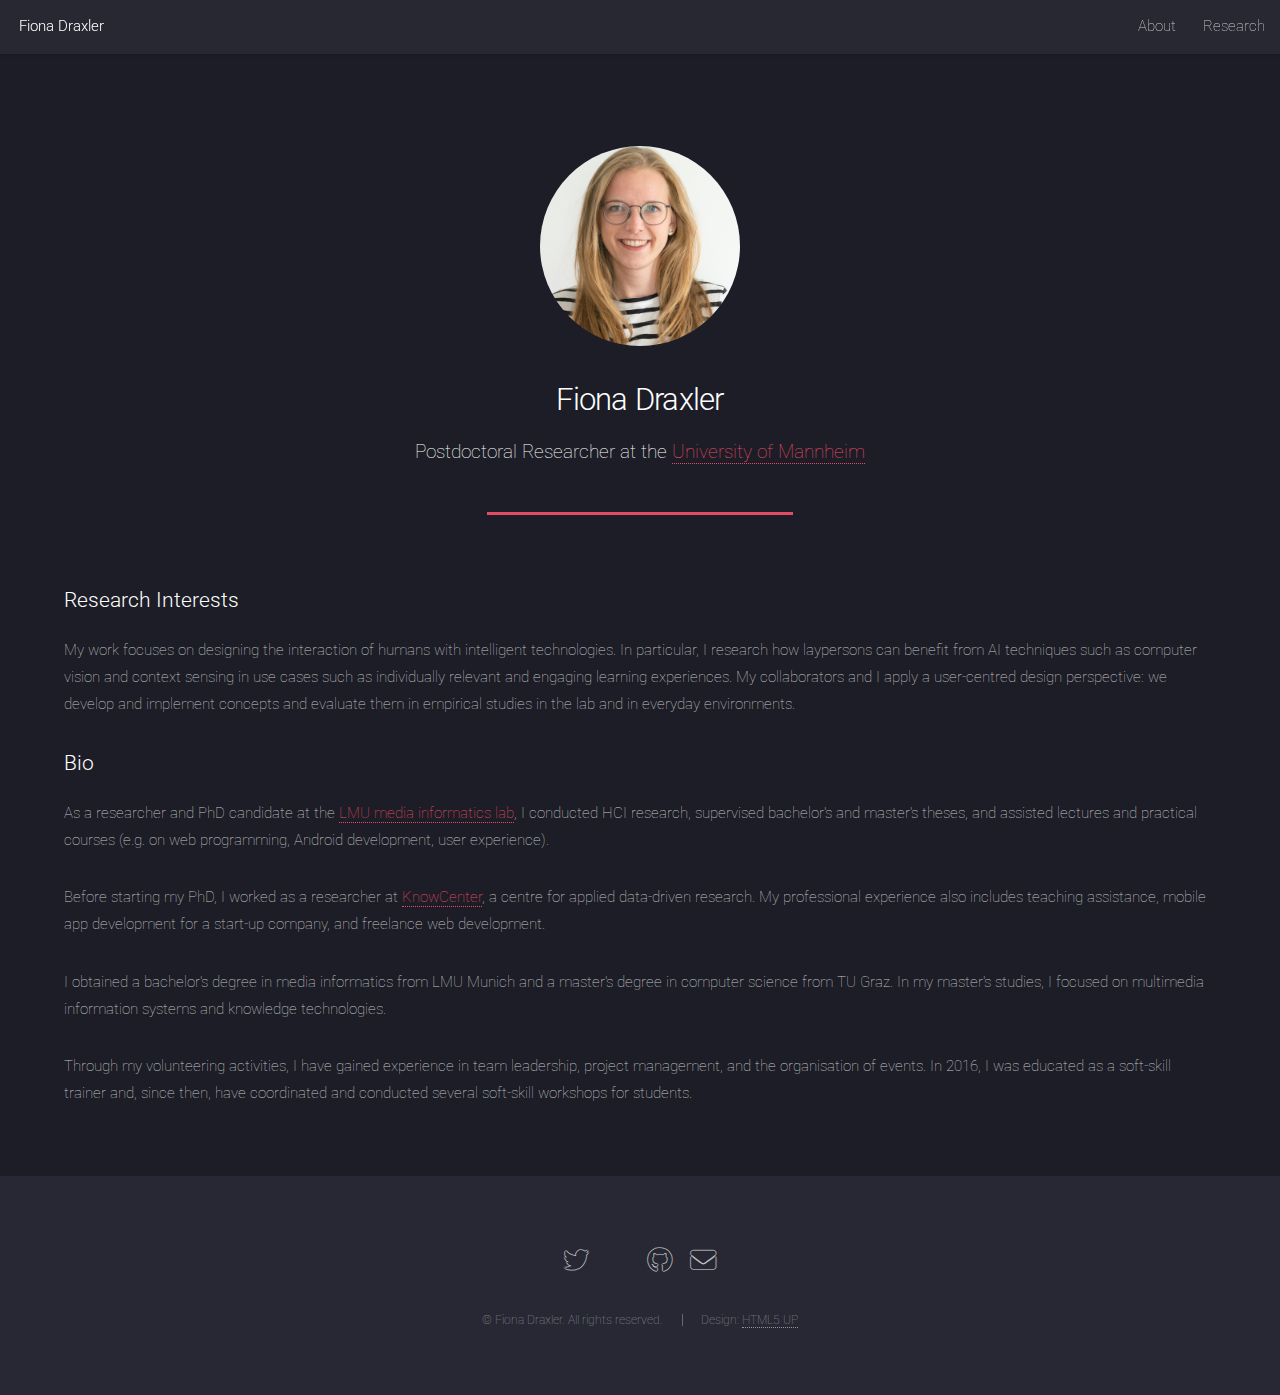
==== commit 590c168f: "Updated bio" ====
--- a/index.html
+++ b/index.html
@@ -33,17 +33,17 @@
 						<header class="major">
 							<p class="center-box"><div><img class="profile-image" src="images/fiona_draxler_portrait.jpg" alt="portrait of Fiona Draxler" width="200px" height="200px" /></div></p>
 							<h2>Fiona Draxler</h2>
-							<p>HCI Researcher and Doctoral Student at <a href="https://www.um.informatik.uni-muenchen.de" target="_blank">LMU Munich</a></p>
+							<p>Postdoctoral Researcher at the <a href="https://www.sowi.uni-mannheim.de/keusch/" target="_blank">University of Mannheim</a></p>
 						</header>
 
 						<!-- Content -->
 							<section id="content">
 								
 								<h3>Research Interests</h3>
-								<p>My work focuses on designing the interaction of humans with intelligent technologies. In particular, I research how AI techniques such as computer vision and context sensing can make self-directed learning individually relevant and engaging. My collaborators and I apply a user-centred design perspective: we develop and implement concepts and evaluate them in empirical studies in the lab and in everyday environments.</p>
+								<p>My work focuses on designing the interaction of humans with intelligent technologies. In particular, I research how laypersons can benefit from AI techniques such as computer vision and context sensing in use cases such as individually relevant and engaging learning experiences. My collaborators and I apply a user-centred design perspective: we develop and implement concepts and evaluate them in empirical studies in the lab and in everyday environments.</p>
 								
 								<h3>Bio</h3>
-								<p>As a researcher and PhD candidate at the <a href="https://www.um.informatik.uni-muenchen.de" target="_blank">LMU media informatics lab</a>, I conduct HCI research, supervise bachelor's and master's theses, and assist lectures and practical courses (e.g. on web programming, Android development, user experience).</p>
+								<p>As a researcher and PhD candidate at the <a href="https://www.um.informatik.uni-muenchen.de" target="_blank">LMU media informatics lab</a>, I conducted HCI research, supervised bachelor's and master's theses, and assisted lectures and practical courses (e.g. on web programming, Android development, user experience).</p>
 								<p>Before starting my PhD, I worked as a researcher at <a href="https://www.know-center.tugraz.at/" target="_blank">KnowCenter</a>, a centre for applied data-driven research. My professional experience also includes teaching assistance, mobile app development for a start-up company, and freelance web development.</p>
 								<p>I obtained a bachelor's degree in media informatics from LMU Munich and a master's degree in computer science from TU Graz. In my master's studies, I focused on multimedia information systems and knowledge technologies.</p>
 								<p>Through my volunteering activities, I have gained experience in team leadership, project management, and the organisation of events. In 2016, I was educated as a soft-skill trainer and, since then, have coordinated and conducted several soft-skill workshops for students.</p>
